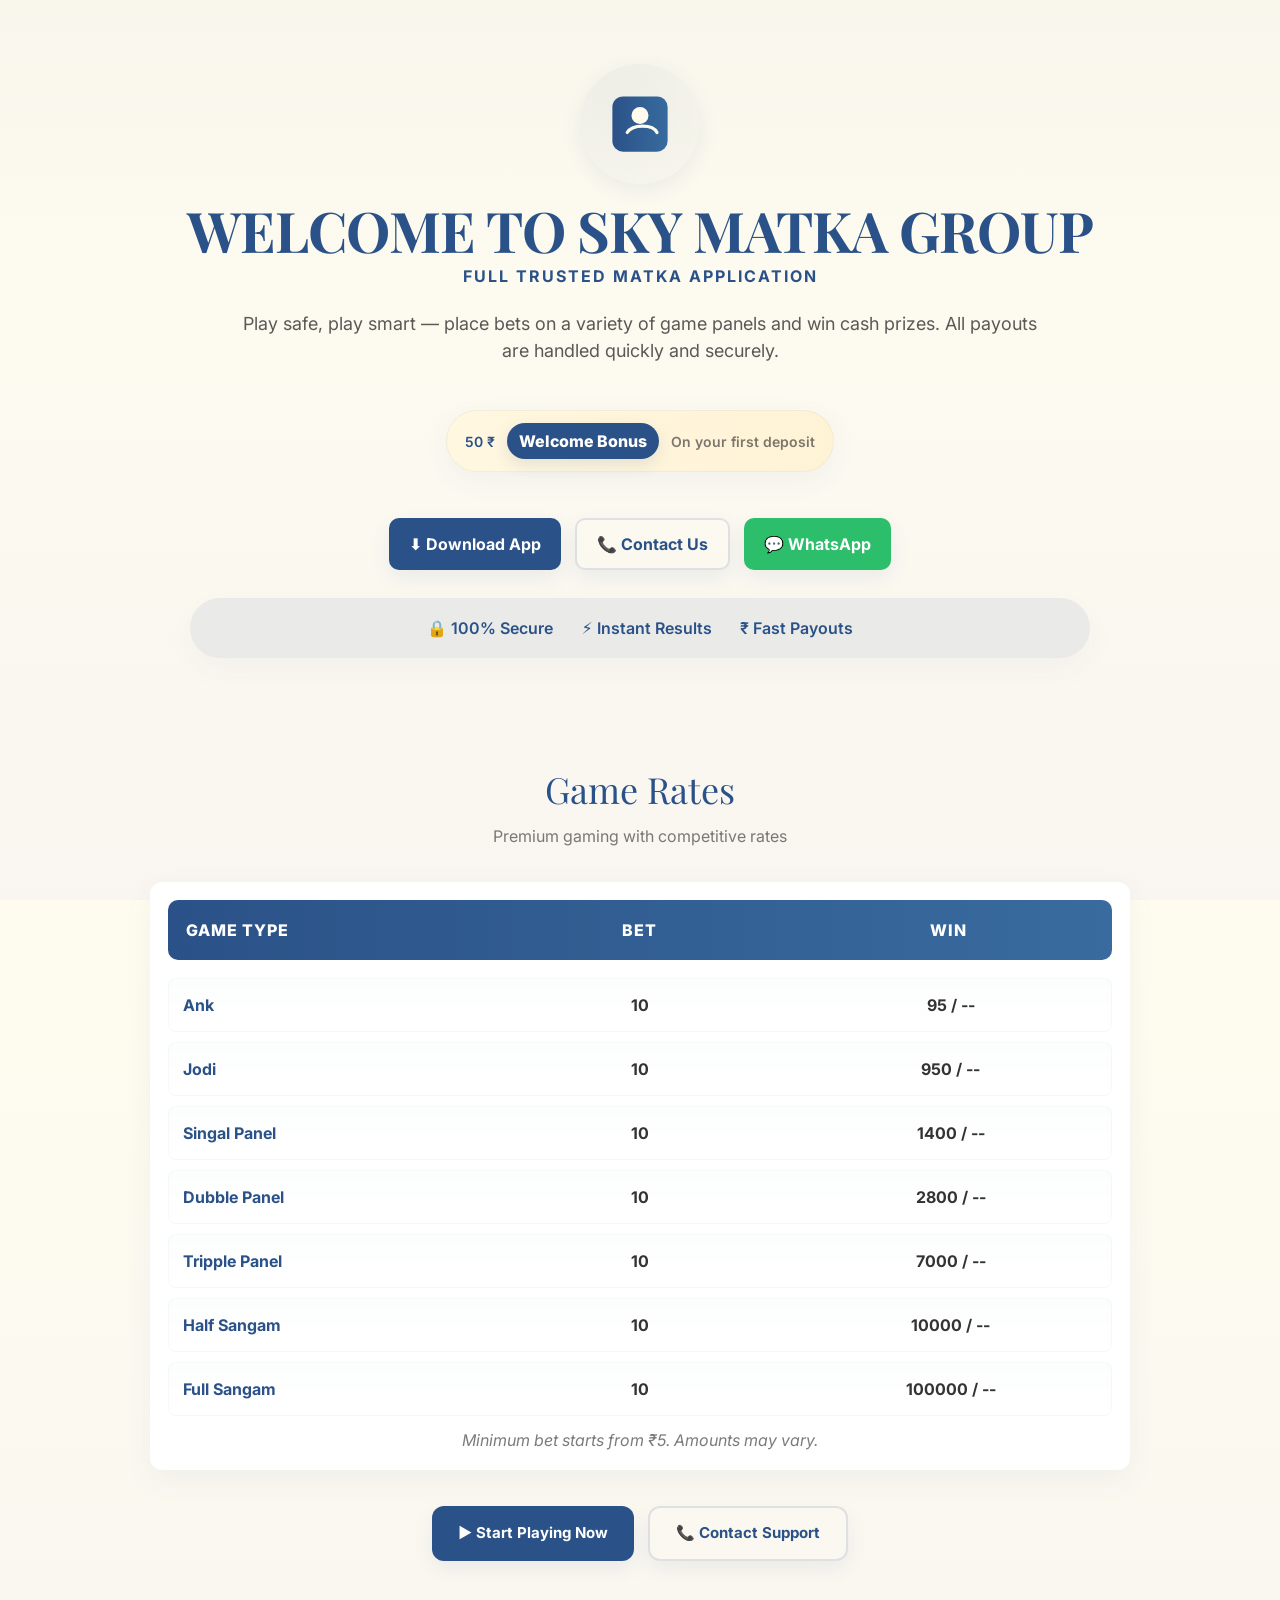
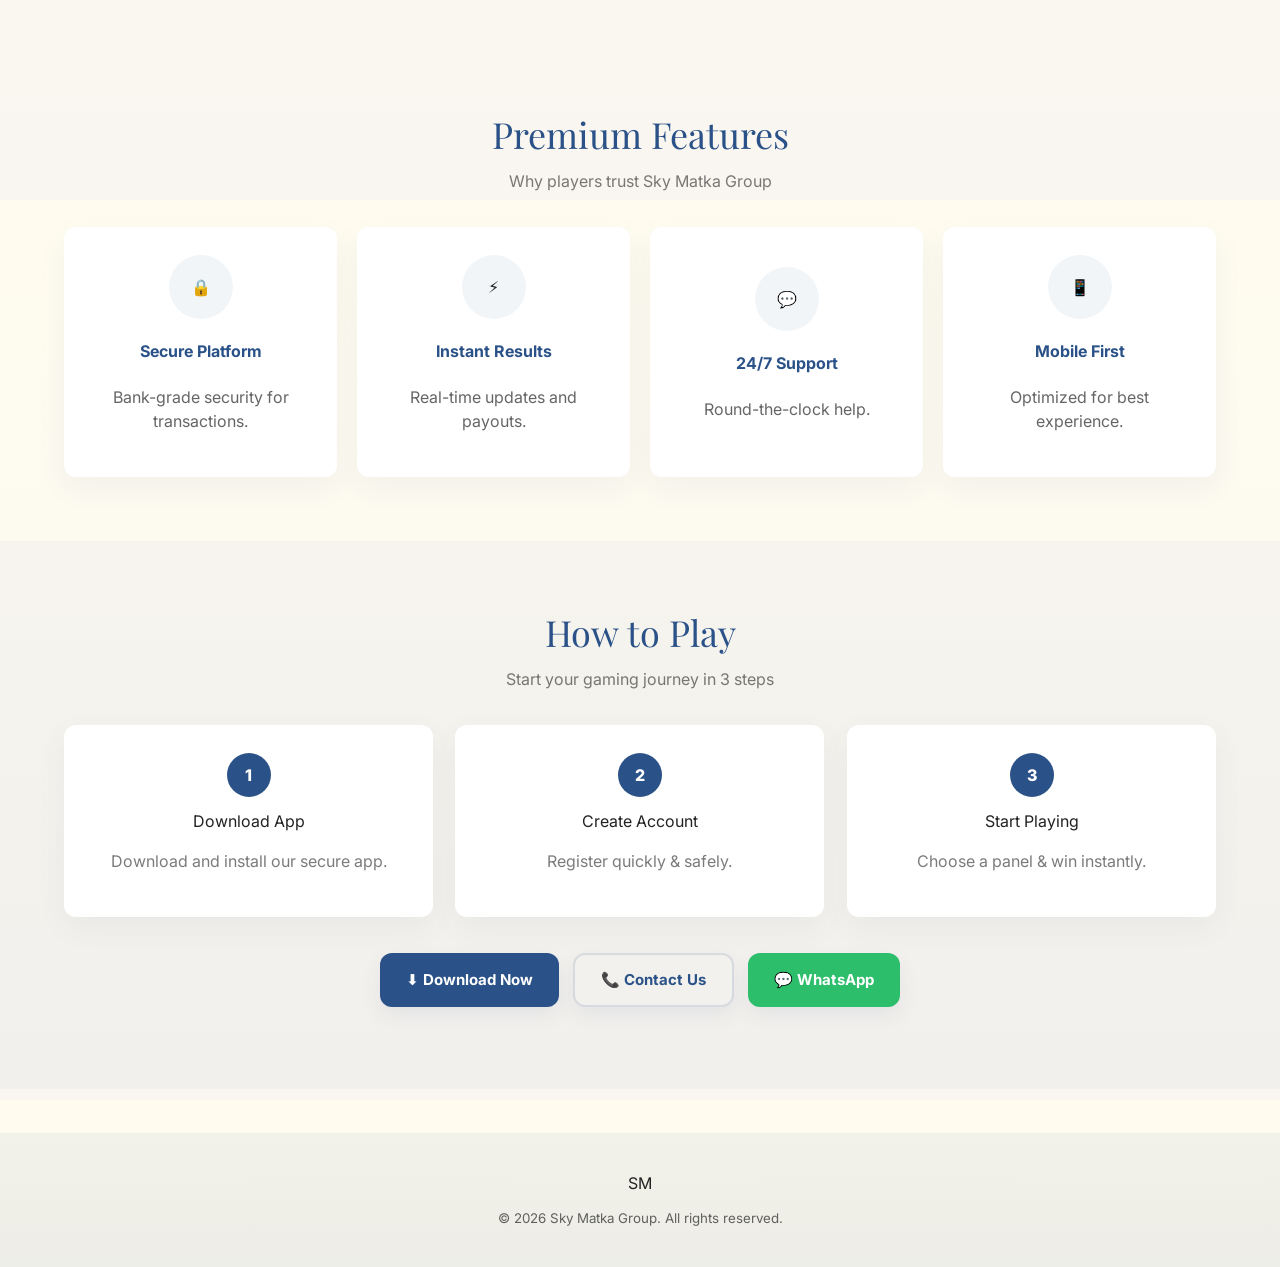
==== index.html @ d263dbee "rename" ====
<!doctype html>
<html lang="en">
<head>
  <meta charset="utf-8" />
  <meta name="viewport" content="width=device-width,initial-scale=1" />
  <title>Sky Matka Group — Play & Win</title>

  <!-- Fonts: royal heading + clean body -->
  <link href="https://fonts.googleapis.com/css2?family=Playfair+Display:wght@600;700;900&family=Inter:wght@300;400;600&display=swap" rel="stylesheet">

  <link rel="stylesheet" href="styles.css">
</head>
<body>

  <!-- HERO -->
  <header>
    <div class="container">
      <div class="logo-circle" aria-hidden="true">
        <svg viewBox="0 0 64 64" xmlns="http://www.w3.org/2000/svg" role="img" aria-label="logo">
          <defs>
            <linearGradient id="g1" x1="0" x2="1">
              <stop offset="0" stop-color="#2B5288"/>
              <stop offset="1" stop-color="#376B9E"/>
            </linearGradient>
          </defs>
          <rect x="6" y="6" width="52" height="52" rx="10" fill="url(#g1)"/>
          <path d="M20 40c5-8 24-8 28 0" fill="none" stroke="#FFFCEF" stroke-width="3" stroke-linecap="round"/>
          <circle cx="32" cy="24" r="8" fill="#FFFCEF"/>
        </svg>
      </div>

      <h1>WELCOME TO SKY MATKA GROUP</h1>
      <div class="tag">FULL TRUSTED MATKA APPLICATION</div>
      <p class="hero-sub">Play safe, play smart — place bets on a variety of game panels and win cash prizes. All payouts are handled quickly and securely.</p>

      <div>
        <div class="bonus-pill">
          <div style="font-size:14px">50 ₹</div>
          <div class="amount">Welcome Bonus</div>
          <div class="muted" style="font-size:14px">On your first deposit</div>
        </div>
      </div>

      <div class="cta-row">
        <a class="btn" href="#rates">⬇ Download App</a>
        <a class="btn secondary" href="#contact">📞 Contact Us</a>
        <a class="btn ghost" href="https://wa.me/">💬 WhatsApp</a>
      </div>

      <div class="info-pill">
        <div class="info-item">🔒 100% Secure</div>
        <div class="info-item">⚡ Instant Results</div>
        <div class="info-item">₹ Fast Payouts</div>
      </div>
    </div>
  </header>

  <section id="rates" class="section">
    <div class="container">
      <div class="title">Game Rates</div>
      <div class="subtitle">Premium gaming with competitive rates</div>

      <div class="rates-card">
        <div class="rates-head">
          <div>Game Type</div>
          <div class="center">Bet</div>
          <div class="center">Win</div>
        </div>

        <div class="rates-body">
          <div class="rate-row"><div class="rate-type">Ank</div><div class="rate-amount center">10</div><div class="rate-amount center">95 / --</div></div>
          <div class="rate-row"><div class="rate-type">Jodi</div><div class="rate-amount center">10</div><div class="rate-amount center">950 / --</div></div>
          <div class="rate-row"><div class="rate-type">Singal Panel</div><div class="rate-amount center">10</div><div class="rate-amount center">1400 / --</div></div>
          <div class="rate-row"><div class="rate-type">Dubble Panel</div><div class="rate-amount center">10</div><div class="rate-amount center">2800 / --</div></div>
          <div class="rate-row"><div class="rate-type">Tripple Panel</div><div class="rate-amount center">10</div><div class="rate-amount center">7000 / --</div></div>
          <div class="rate-row"><div class="rate-type">Half Sangam</div><div class="rate-amount center">10</div><div class="rate-amount center">10000 / --</div></div>
          <div class="rate-row"><div class="rate-type">Full Sangam</div><div class="rate-amount center">10</div><div class="rate-amount center">100000 / --</div></div>
        </div>

        <div class="note">Minimum bet starts from ₹5. Amounts may vary.</div>
      </div>

      <div class="big-cta">
        <a class="btn" href="#download">▶ Start Playing Now</a>
        <a class="btn secondary" href="#contact">📞 Contact Support</a>
      </div>
    </div>
  </section>

  <section class="section">
    <div class="container">
      <div class="title">Premium Features</div>
      <div class="subtitle">Why players trust Sky Matka Group</div>

      <div class="features-grid">
        <div class="feature"><div class="icon">🔒</div><h4>Secure Platform</h4><p>Bank-grade security for transactions.</p></div>
        <div class="feature"><div class="icon">⚡</div><h4>Instant Results</h4><p>Real-time updates and payouts.</p></div>
        <div class="feature"><div class="icon">💬</div><h4>24/7 Support</h4><p>Round-the-clock help.</p></div>
        <div class="feature"><div class="icon">📱</div><h4>Mobile First</h4><p>Optimized for best experience.</p></div>
      </div>
    </div>
  </section>

  <section class="section" style="background: rgba(43,82,136,0.03)">
    <div class="container">
      <div class="title">How to Play</div>
      <div class="subtitle">Start your gaming journey in 3 steps</div>

      <div class="steps">
        <div class="step"><div class="num">1</div><div class="step-title">Download App</div><p class="muted">Download and install our secure app.</p></div>
        <div class="step"><div class="num">2</div><div class="step-title">Create Account</div><p class="muted">Register quickly & safely.</p></div>
        <div class="step"><div class="num">3</div><div class="step-title">Start Playing</div><p class="muted">Choose a panel & win instantly.</p></div>
      </div>

      <div class="big-cta">
        <a class="btn" href="#download">⬇ Download Now</a>
        <a class="btn secondary" href="#contact">📞 Contact Us</a>
        <a class="btn ghost" href="https://wa.me/">💬 WhatsApp</a>
      </div>
    </div>
  </section>

  <footer>
    <div class="container foot-inner">
      <div class="footer-logo">SM</div>
      <small>© <span id="year"></span> Sky Matka Group. All rights reserved.</small>
    </div>
  </footer>

  <script src="app.js"></script>
</body>
</html>
---- styles.css ----
/* Styles CSS — full file generated with strong slide + pop animations (scroll-trigger) */
:root{
  --ivory: #FFFCEF; /* background */
  --royal: rgb(43,82,136);
  --royal-hex: #2B5288;
  --muted: rgba(43,82,136,0.15);
  --card-shadow: 0 10px 30px rgba(43,82,136,0.06);
  --accent-cta: #ffb94d;
  --pill-bg: rgba(43,82,136,0.08);
  --white: #ffffff;
  --success: #2DBE6B;
}

*{box-sizing:border-box}
html,body{height:100%}
body{
  margin:0;
  font-family: "Inter", system-ui, -apple-system, "Segoe UI", Roboto, "Helvetica Neue", Arial;
  background: linear-gradient(180deg, var(--ivory) 0%, #F9F6F1 100%);
  color: #222;
  -webkit-font-smoothing:antialiased;
  -moz-osx-font-smoothing:grayscale;
  line-height:1.5;
}

.container{max-width:1200px;margin:0 auto;padding:0 24px}

/* Header / Hero */
header{
  background: linear-gradient(180deg, rgba(43,82,136,0.03) 0%, transparent 40%);
  padding:64px 0 40px;text-align:center;position:relative;overflow:hidden;
}
.logo-circle{width:120px;height:120px;border-radius:999px;background: radial-gradient(circle at 30% 20%, rgba(43,82,136,0.06), rgba(43,82,136,0.02));margin:0 auto 18px;display:flex;align-items:center;justify-content:center;box-shadow: 0 6px 20px rgba(43,82,136,0.08);}
.logo-circle svg{width:68px;height:68px}

h1{font-family: "Playfair Display", serif;font-weight:700;font-size:56px;margin:8px 0 6px;color:var(--royal-hex);letter-spacing:-1px;line-height:1}
.tag{color:var(--royal-hex);font-weight:700;letter-spacing:2px;margin-bottom:18px}
.hero-sub{max-width:820px;margin:22px auto 28px;color: rgba(35,35,35,0.75);font-size:18px}

/* Bonus pill */
.bonus-pill{display:inline-flex;align-items:center;gap:12px;background:linear-gradient(90deg, #fff7e0, #fff3d6);border:1px solid rgba(43,82,136,0.06);padding:12px 18px;border-radius:40px;box-shadow: 0 8px 28px rgba(43,82,136,0.05);margin:18px 0;font-weight:600;color:var(--royal-hex)}
.bonus-pill .amount{background: var(--royal-hex);color:white;font-weight:800;padding:6px 12px;border-radius:20px;font-size:16px;box-shadow:0 6px 16px rgba(43,82,136,0.12)}

/* Buttons */
.cta-row{display:flex;gap:14px;justify-content:center;margin-top:28px;flex-wrap:wrap}
.btn{display:inline-flex;align-items:center;gap:10px;padding:12px 20px;border-radius:10px;background:var(--royal-hex);color:white;border:0;font-weight:700;text-decoration:none;cursor:pointer;box-shadow:0 8px 20px rgba(43,82,136,0.08);transition:transform .16s cubic-bezier(.2,.9,.3,1),box-shadow .16s ease}
.btn.secondary{background:transparent;color:var(--royal-hex);border:2px solid rgba(43,82,136,0.14)}
.btn.ghost{background:var(--success);border:0}
/* WhatsApp green CTA */
.btn.whatsapp{background:#25D366;color:white;border:0}

.btn:hover{transform:scale(1.05)} /* Soft pop (scale 1.05) */
.btn:active{transform:translateY(1px) scale(1.03)}

.info-pill{margin:28px auto 0;display:flex;gap:28px;align-items:center;justify-content:center;padding:18px 26px;background:var(--pill-bg);border-radius:40px;max-width:900px;box-shadow:0 12px 30px rgba(43,82,136,0.04)}
.info-item{display:flex;align-items:center;gap:12px;color:var(--royal-hex);font-weight:600}

.section{padding:64px 0}
.section .title{text-align:center;margin-bottom:8px;font-family:"Playfair Display",serif;font-size:36px;color:var(--royal-hex)}
.section .subtitle{text-align:center;color:rgba(35,35,35,0.6);margin-bottom:34px}

/* Rates */
.rates-card{background: white;border-radius:12px;padding:18px;box-shadow:var(--card-shadow);max-width:980px;margin:30px auto}
.rates-head{display:grid;grid-template-columns:1fr 1fr 1fr;gap:18px;background:linear-gradient(90deg,var(--royal-hex), #396b9e);color:white;padding:18px;border-radius:10px;font-weight:800;text-transform:uppercase;letter-spacing:1px}
.rates-body{display:flex;flex-direction:column;gap:10px;margin-top:18px}
.rate-row{display:grid;grid-template-columns:1fr 1fr 1fr;gap:18px;padding:14px;border-radius:8px;align-items:center;border:1px solid rgba(43,82,136,0.04);background: linear-gradient(180deg, rgba(43,82,136,0.01), transparent);opacity:0;transform:translateX(-40px);transition:opacity .6s ease, transform .6s cubic-bezier(.2,.9,.3,1)}
.rate-row.revealed{opacity:1;transform:translateX(0)}
.rate-type{font-weight:700;color:var(--royal-hex)}
.rate-amount{font-weight:700;color:rgba(0,0,0,0.8)}
.note{font-style:italic;color:rgba(35,35,35,0.6);text-align:center;margin-top:12px}

/* Features grid */
.features-grid{display:grid;grid-template-columns:repeat(4,1fr);gap:20px;margin-top:28px}
.feature{background:white;padding:28px;border-radius:12px;text-align:center;box-shadow:var(--card-shadow);min-height:220px;display:flex;flex-direction:column;align-items:center;justify-content:center;opacity:0;transform:translateY(24px);transition:opacity .6s ease, transform .6s cubic-bezier(.2,.9,.3,1)}
.feature.revealed{opacity:1;transform:translateY(0)}
.feature .icon{width:64px;height:64px;border-radius:50%;display:flex;align-items:center;justify-content:center;background:rgba(43,82,136,0.06);margin-bottom:12px}
.feature h4{margin:8px 0 6px;color:var(--royal-hex)}
.feature p{color:rgba(35,35,35,0.7)}

/* Steps */
.steps{display:grid;grid-template-columns:repeat(3,1fr);gap:22px;margin-top:18px}
.step{background:white;border-radius:12px;padding:28px;text-align:center;box-shadow:var(--card-shadow);opacity:0;transform:translateY(24px);transition:opacity .6s ease, transform .6s cubic-bezier(.2,.9,.3,1)}
.step.revealed{opacity:1;transform:translateY(0)}
.step .num{width:44px;height:44px;border-radius:44px;background:var(--royal-hex);color:white;display:inline-flex;align-items:center;justify-content:center;font-weight:800;margin-bottom:12px}

.big-cta{margin:36px auto 18px;display:flex;justify-content:center;gap:14px}
.big-cta .btn{padding:14px 26px;border-radius:12px;font-size:15px}

footer{background:linear-gradient(180deg, rgba(43,82,136,0.06), rgba(43,82,136,0.08));padding:38px 0;margin-top:44px}
footer .foot-inner{display:flex;align-items:center;justify-content:center;gap:14px;flex-direction:column}
footer small{color:rgba(35,35,35,0.7)}

/* reveal utilities for elements */
.reveal { will-change:opacity, transform }

/* Responsive */
@media (max-width: 1024px){
  h1{font-size:44px}
  .features-grid{grid-template-columns:repeat(2,1fr)}
  .section{padding:48px 0}
  .rates-head, .rate-row{grid-template-columns:1fr 1fr 1fr}
  .container{padding:0 18px}
}
@media (max-width: 780px){
  .features-grid{grid-template-columns:1fr}
  .steps{grid-template-columns:1fr}
  .rates-head, .rate-row{grid-template-columns:1fr}
  .hero-sub{font-size:16px;padding:0 18px}
  .info-pill{flex-direction:column;gap:8px;padding:14px}
  h1{font-size:36px}
  .logo-circle{width:96px;height:96px}
  .bonus-pill{padding:10px 14px}
}

/* small helper */
.muted{color:rgba(35,35,35,0.6)}
.center{text-align:center}
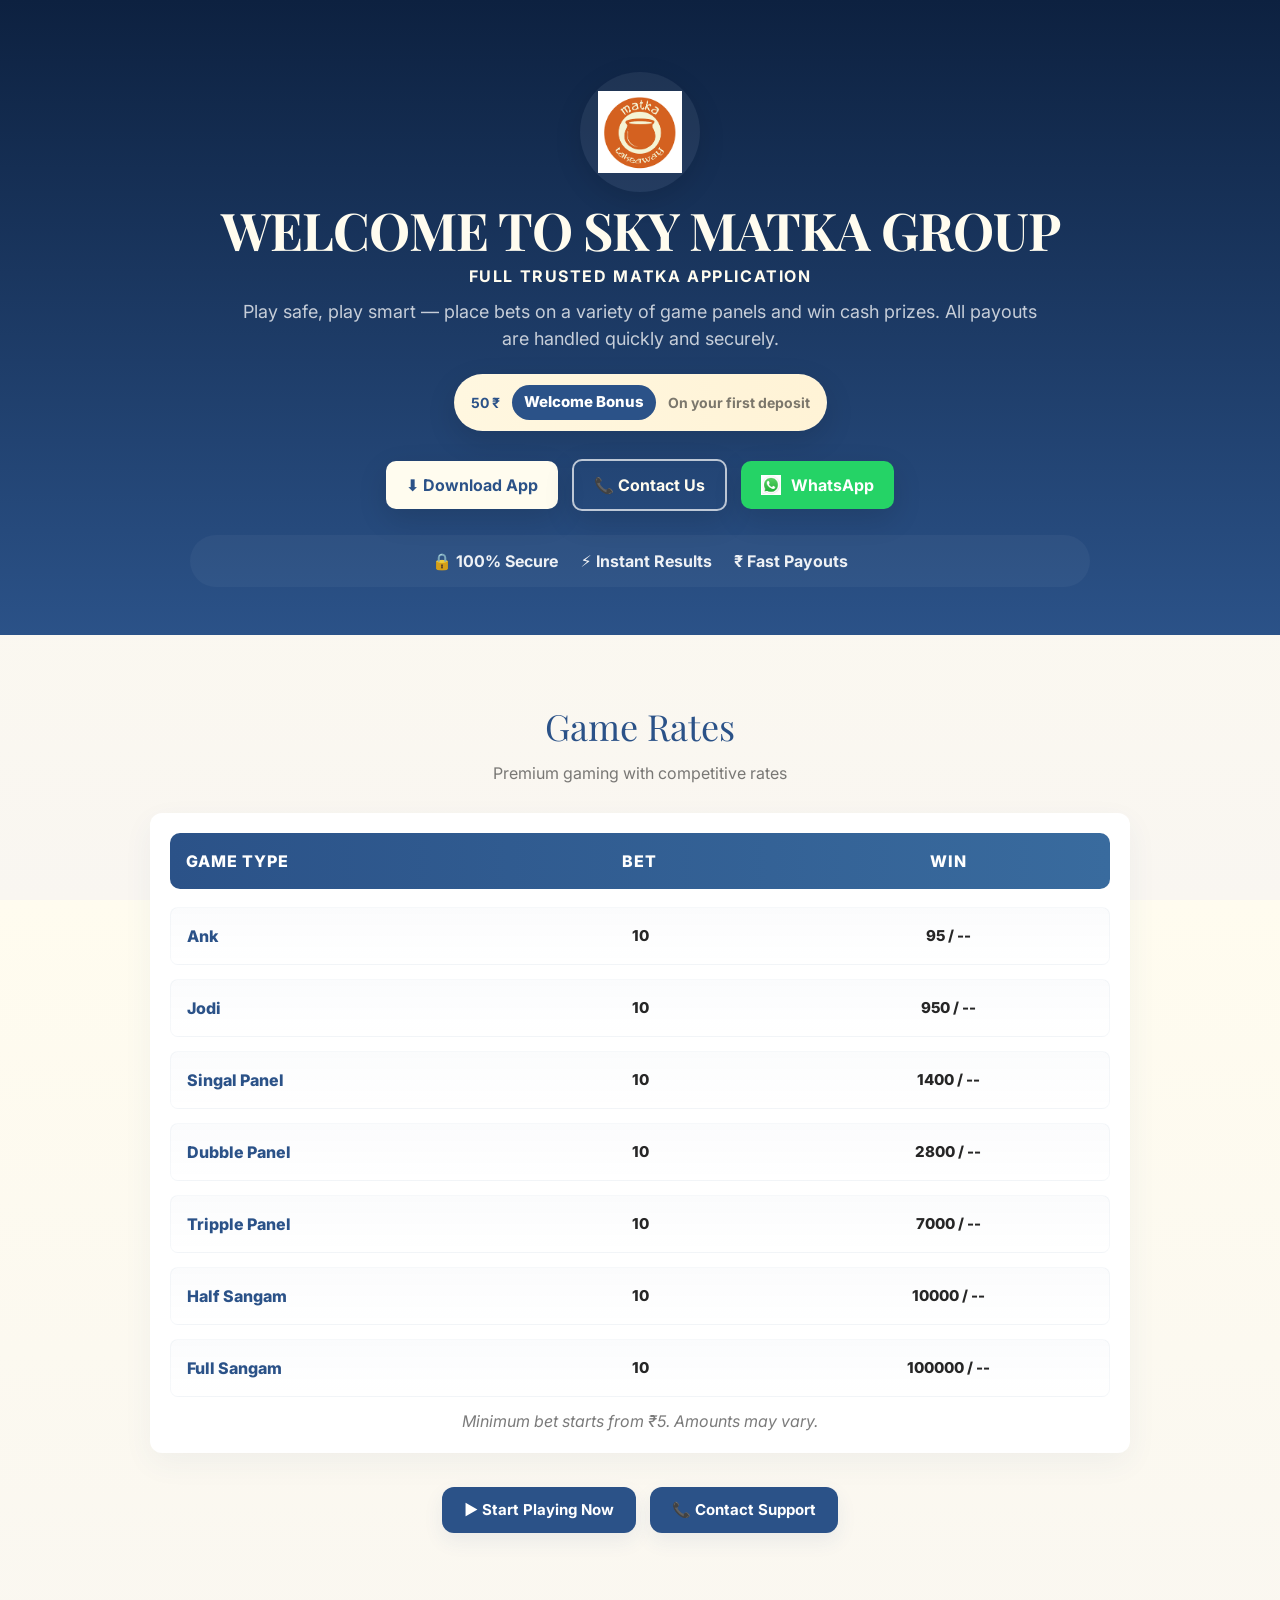
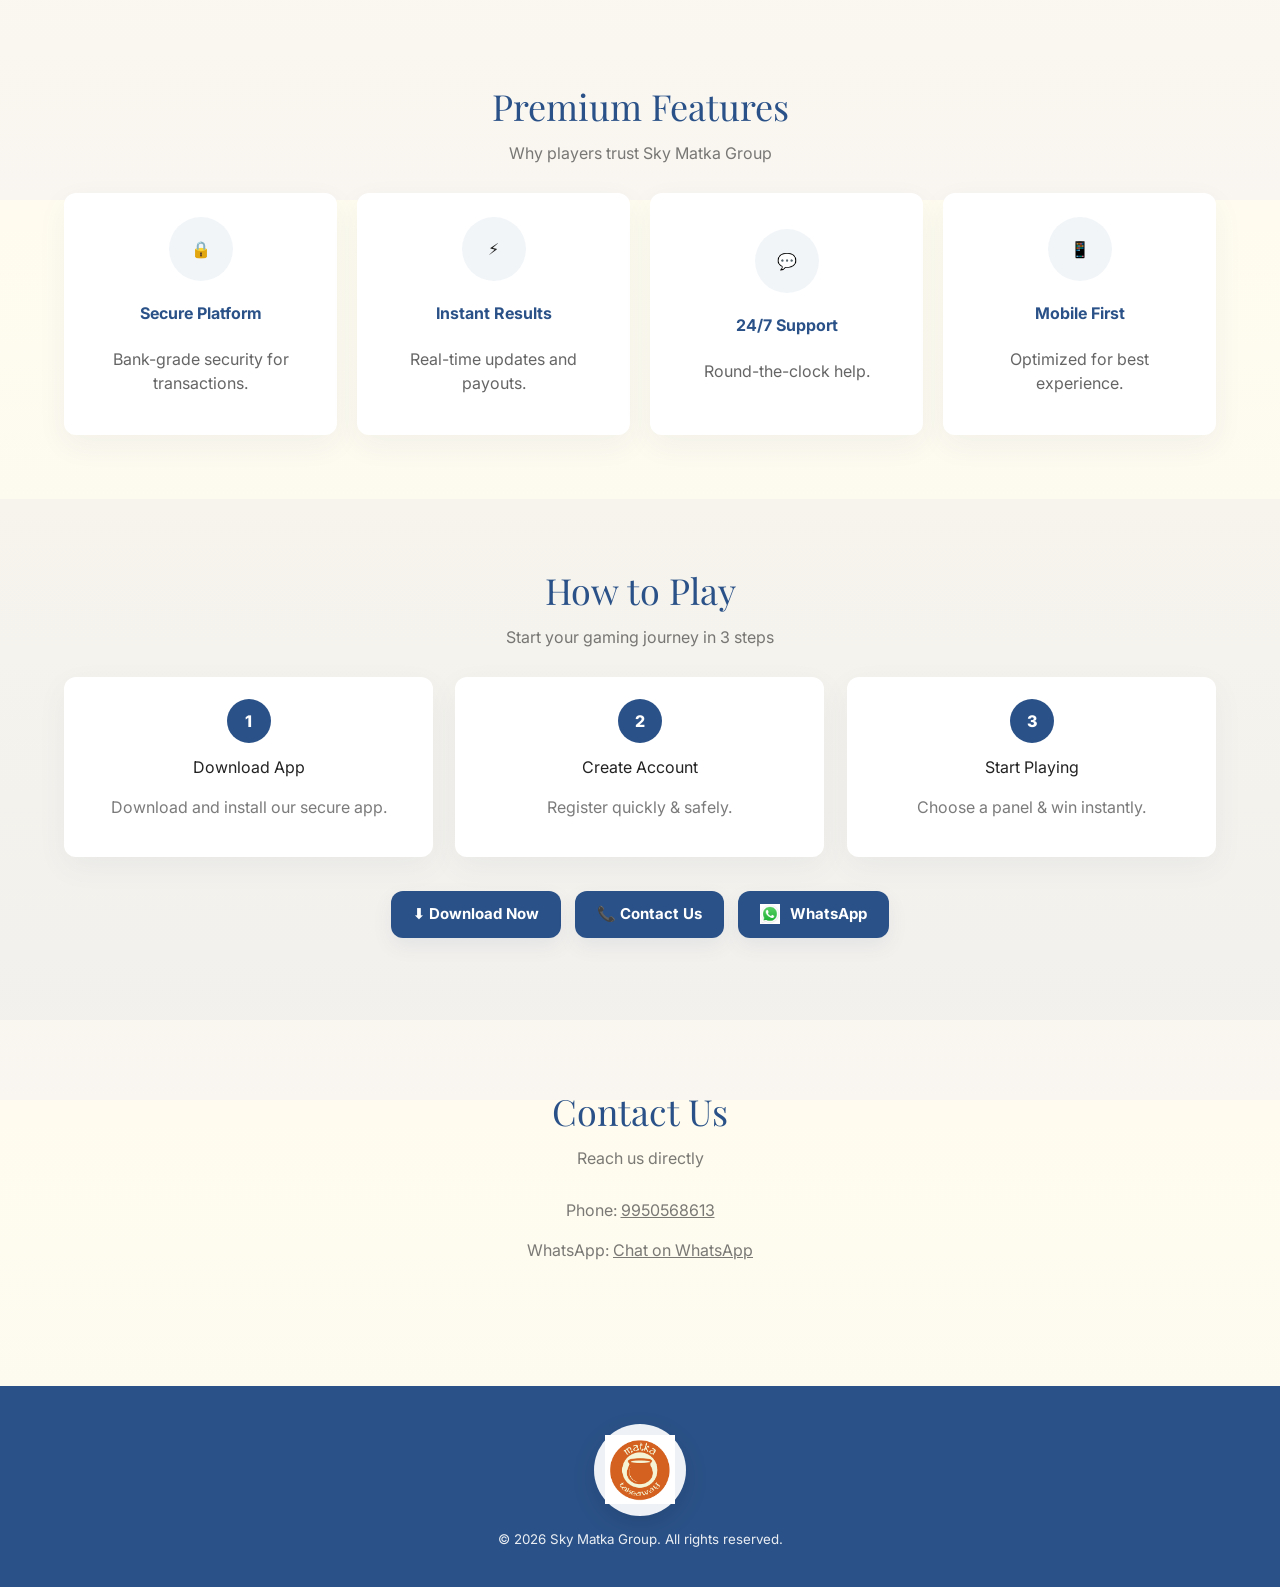
==== commit 015f88ae: "fix done" ====
--- a/index.html
+++ b/index.html
@@ -5,9 +5,8 @@
   <meta name="viewport" content="width=device-width,initial-scale=1" />
   <title>Sky Matka Group — Play & Win</title>
 
-  <!-- Fonts: royal heading + clean body -->
+  <!-- Fonts -->
   <link href="https://fonts.googleapis.com/css2?family=Playfair+Display:wght@600;700;900&family=Inter:wght@300;400;600&display=swap" rel="stylesheet">
-
   <link rel="stylesheet" href="styles.css">
 </head>
 <body>
@@ -16,22 +15,16 @@
   <header>
     <div class="container">
       <div class="logo-circle" aria-hidden="true">
-        <svg viewBox="0 0 64 64" xmlns="http://www.w3.org/2000/svg" role="img" aria-label="logo">
-          <defs>
-            <linearGradient id="g1" x1="0" x2="1">
-              <stop offset="0" stop-color="#2B5288"/>
-              <stop offset="1" stop-color="#376B9E"/>
-            </linearGradient>
-          </defs>
-          <rect x="6" y="6" width="52" height="52" rx="10" fill="url(#g1)"/>
-          <path d="M20 40c5-8 24-8 28 0" fill="none" stroke="#FFFCEF" stroke-width="3" stroke-linecap="round"/>
-          <circle cx="32" cy="24" r="8" fill="#FFFCEF"/>
-        </svg>
+        <img src="./logo.png" alt="logo" width="120" height="120">
       </div>
 
       <h1>WELCOME TO SKY MATKA GROUP</h1>
       <div class="tag">FULL TRUSTED MATKA APPLICATION</div>
-      <p class="hero-sub">Play safe, play smart — place bets on a variety of game panels and win cash prizes. All payouts are handled quickly and securely.</p>
+
+      <p class="hero-sub">
+        Play safe, play smart — place bets on a variety of game panels and win cash prizes.
+        All payouts are handled quickly and securely.
+      </p>
 
       <div>
         <div class="bonus-pill">
@@ -42,12 +35,18 @@
       </div>
 
       <div class="cta-row">
-        <a class="btn" href="#rates">⬇ Download App</a>
+        <!-- download buttons use data attrs and JS will set final href depending on device -->
+        <a class="btn download-btn" data-local="./matka.apk" data-remote="https://skymatka.online/redirect-play-store" id="hero-download">⬇ Download App</a>
+
         <a class="btn secondary" href="#contact">📞 Contact Us</a>
-        <a class="btn ghost" href="https://wa.me/">💬 WhatsApp</a>
+
+        <!-- WhatsApp: direct wa.me -->
+        <a class="btn whatsapp" href="https://wa.me/9950568613" rel="noopener" id="hero-whatsapp">
+          <img src="./what.png" alt="WhatsApp" width="20" height="20" aria-hidden="true"> WhatsApp
+        </a>
       </div>
 
-      <div class="info-pill">
+      <div class="info-pill" aria-hidden="true">
         <div class="info-item">🔒 100% Secure</div>
         <div class="info-item">⚡ Instant Results</div>
         <div class="info-item">₹ Fast Payouts</div>
@@ -55,38 +54,75 @@
     </div>
   </header>
 
+  <!-- RATES -->
   <section id="rates" class="section">
     <div class="container">
       <div class="title">Game Rates</div>
       <div class="subtitle">Premium gaming with competitive rates</div>
 
       <div class="rates-card">
-        <div class="rates-head">
+        <div class="rates-head" aria-hidden="true">
           <div>Game Type</div>
           <div class="center">Bet</div>
           <div class="center">Win</div>
         </div>
 
-        <div class="rates-body">
-          <div class="rate-row"><div class="rate-type">Ank</div><div class="rate-amount center">10</div><div class="rate-amount center">95 / --</div></div>
-          <div class="rate-row"><div class="rate-type">Jodi</div><div class="rate-amount center">10</div><div class="rate-amount center">950 / --</div></div>
-          <div class="rate-row"><div class="rate-type">Singal Panel</div><div class="rate-amount center">10</div><div class="rate-amount center">1400 / --</div></div>
-          <div class="rate-row"><div class="rate-type">Dubble Panel</div><div class="rate-amount center">10</div><div class="rate-amount center">2800 / --</div></div>
-          <div class="rate-row"><div class="rate-type">Tripple Panel</div><div class="rate-amount center">10</div><div class="rate-amount center">7000 / --</div></div>
-          <div class="rate-row"><div class="rate-type">Half Sangam</div><div class="rate-amount center">10</div><div class="rate-amount center">10000 / --</div></div>
-          <div class="rate-row"><div class="rate-type">Full Sangam</div><div class="rate-amount center">10</div><div class="rate-amount center">100000 / --</div></div>
+        <div class="rates-body" role="list">
+          <div class="rate-row" role="listitem">
+            <div class="rate-type">Ank</div>
+            <div class="rate-amount center">10</div>
+            <div class="rate-amount center">95 / --</div>
+          </div>
+
+          <div class="rate-row" role="listitem">
+            <div class="rate-type">Jodi</div>
+            <div class="rate-amount center">10</div>
+            <div class="rate-amount center">950 / --</div>
+          </div>
+
+          <div class="rate-row" role="listitem">
+            <div class="rate-type">Singal Panel</div>
+            <div class="rate-amount center">10</div>
+            <div class="rate-amount center">1400 / --</div>
+          </div>
+
+          <div class="rate-row" role="listitem">
+            <div class="rate-type">Dubble Panel</div>
+            <div class="rate-amount center">10</div>
+            <div class="rate-amount center">2800 / --</div>
+          </div>
+
+          <div class="rate-row" role="listitem">
+            <div class="rate-type">Tripple Panel</div>
+            <div class="rate-amount center">10</div>
+            <div class="rate-amount center">7000 / --</div>
+          </div>
+
+          <div class="rate-row" role="listitem">
+            <div class="rate-type">Half Sangam</div>
+            <div class="rate-amount center">10</div>
+            <div class="rate-amount center">10000 / --</div>
+          </div>
+
+          <div class="rate-row" role="listitem">
+            <div class="rate-type">Full Sangam</div>
+            <div class="rate-amount center">10</div>
+            <div class="rate-amount center">100000 / --</div>
+          </div>
         </div>
 
         <div class="note">Minimum bet starts from ₹5. Amounts may vary.</div>
       </div>
 
       <div class="big-cta">
-        <a class="btn" href="#download">▶ Start Playing Now</a>
+        <!-- these two also become download triggers (Start Playing -> same download behaviour) -->
+        <a class="btn download-btn" data-local="./matka.apk" data-remote="https://skymatka.online/redirect-play-store" id="rates-download">▶ Start Playing Now</a>
         <a class="btn secondary" href="#contact">📞 Contact Support</a>
       </div>
     </div>
   </section>
 
+  <!-- FEATURES -->
   <section class="section">
     <div class="container">
       <div class="title">Premium Features</div>
@@ -101,6 +137,7 @@
     </div>
   </section>
 
+  <!-- HOW TO PLAY -->
   <section class="section" style="background: rgba(43,82,136,0.03)">
     <div class="container">
       <div class="title">How to Play</div>
@@ -113,16 +150,32 @@
       </div>
 
       <div class="big-cta">
-        <a class="btn" href="#download">⬇ Download Now</a>
+        <a class="btn download-btn" data-local="./matka.apk" data-remote="https://skymatka.online/redirect-play-store">⬇ Download Now</a>
         <a class="btn secondary" href="#contact">📞 Contact Us</a>
-        <a class="btn ghost" href="https://wa.me/">💬 WhatsApp</a>
+        <a class="btn ghost whatsapp" href="https://wa.me/9950568613"><img src="./what.png" alt="WhatsApp" width="20" height="20" aria-hidden="true"> WhatsApp</a>
       </div>
     </div>
   </section>
 
+  <!-- CONTACT SECTION -->
+  <section id="contact" class="section">
+    <div class="container">
+      <div class="title">Contact Us</div>
+      <div class="subtitle">Reach us directly</div>
+
+      <div style="max-width:720px;margin:0 auto;text-align:center">
+        <p class="muted">Phone: <a href="tel:9950568613" class="link-phone">9950568613</a></p>
+        <p class="muted">WhatsApp: <a href="https://wa.me/9950568613" target="_blank" rel="noopener" class="link-whatsapp">Chat on WhatsApp</a></p>
+      </div>
+    </div>
+  </section>
+
+  <!-- FOOTER -->
   <footer>
     <div class="container foot-inner">
-      <div class="footer-logo">SM</div>
+      <div class="footer-logo" aria-hidden="true">
+        <img src="./logo.png" alt="logo" width="70" height="70">
+      </div>
       <small>© <span id="year"></span> Sky Matka Group. All rights reserved.</small>
     </div>
   </footer>
--- a/styles.css
+++ b/styles.css
@@ -1,14 +1,15 @@
-/* Styles CSS — full file generated with strong slide + pop animations (scroll-trigger) */
+/* ============================
+   Styles — updated final
+   ============================ */
+
 :root{
-  --ivory: #FFFCEF; /* background */
-  --royal: rgb(43,82,136);
+  --ivory: #FFFCEF;
   --royal-hex: #2B5288;
+  --royal-dark: #0D2140;
   --muted: rgba(43,82,136,0.15);
   --card-shadow: 0 10px 30px rgba(43,82,136,0.06);
-  --accent-cta: #ffb94d;
-  --pill-bg: rgba(43,82,136,0.08);
+  --success: #2DBE6B;
   --white: #ffffff;
-  --success: #2DBE6B;
 }
 
 *{box-sizing:border-box}
@@ -17,7 +18,7 @@
   margin:0;
   font-family: "Inter", system-ui, -apple-system, "Segoe UI", Roboto, "Helvetica Neue", Arial;
   background: linear-gradient(180deg, var(--ivory) 0%, #F9F6F1 100%);
-  color: #222;
+  color:#222;
   -webkit-font-smoothing:antialiased;
   -moz-osx-font-smoothing:grayscale;
   line-height:1.5;
@@ -25,94 +26,171 @@
 
 .container{max-width:1200px;margin:0 auto;padding:0 24px}
 
-/* Header / Hero */
+/* ----------------------------
+   HERO
+   ---------------------------- */
 header{
-  background: linear-gradient(180deg, rgba(43,82,136,0.03) 0%, transparent 40%);
-  padding:64px 0 40px;text-align:center;position:relative;overflow:hidden;
+  /* strong dark gradient, top -> bottom (0deg per spec) */
+  background: linear-gradient(0deg, var(--royal-hex) 0%, var(--royal-dark) 100%);
+  padding:72px 0 48px;
+  text-align:center;
+  position:relative;
+  overflow:hidden;
 }
-.logo-circle{width:120px;height:120px;border-radius:999px;background: radial-gradient(circle at 30% 20%, rgba(43,82,136,0.06), rgba(43,82,136,0.02));margin:0 auto 18px;display:flex;align-items:center;justify-content:center;box-shadow: 0 6px 20px rgba(43,82,136,0.08);}
-.logo-circle svg{width:68px;height:68px}
 
-h1{font-family: "Playfair Display", serif;font-weight:700;font-size:56px;margin:8px 0 6px;color:var(--royal-hex);letter-spacing:-1px;line-height:1}
-.tag{color:var(--royal-hex);font-weight:700;letter-spacing:2px;margin-bottom:18px}
-.hero-sub{max-width:820px;margin:22px auto 28px;color: rgba(35,35,35,0.75);font-size:18px}
+/* logo */
+.logo-circle{width:120px;height:120px;border-radius:999px;background:rgba(255,255,255,0.06);margin:0 auto 12px;display:flex;align-items:center;justify-content:center;box-shadow:0 8px 28px rgba(0,0,0,0.12)}
+.logo-circle img{width:84px;height:84px;object-fit:contain}
 
-/* Bonus pill */
-.bonus-pill{display:inline-flex;align-items:center;gap:12px;background:linear-gradient(90deg, #fff7e0, #fff3d6);border:1px solid rgba(43,82,136,0.06);padding:12px 18px;border-radius:40px;box-shadow: 0 8px 28px rgba(43,82,136,0.05);margin:18px 0;font-weight:600;color:var(--royal-hex)}
-.bonus-pill .amount{background: var(--royal-hex);color:white;font-weight:800;padding:6px 12px;border-radius:20px;font-size:16px;box-shadow:0 6px 16px rgba(43,82,136,0.12)}
+/* headings */
+h1{font-family:"Playfair Display",serif;font-weight:700;font-size:52px;margin:8px 0;color:var(--ivory);letter-spacing:-1px;line-height:1}
+.tag{color:var(--ivory);font-weight:700;letter-spacing:1.6px;margin-top:8px}
+.hero-sub{max-width:820px;margin:10px auto 12px;color:rgba(255,255,255,0.75);font-size:18px}
 
-/* Buttons */
-.cta-row{display:flex;gap:14px;justify-content:center;margin-top:28px;flex-wrap:wrap}
-.btn{display:inline-flex;align-items:center;gap:10px;padding:12px 20px;border-radius:10px;background:var(--royal-hex);color:white;border:0;font-weight:700;text-decoration:none;cursor:pointer;box-shadow:0 8px 20px rgba(43,82,136,0.08);transition:transform .16s cubic-bezier(.2,.9,.3,1),box-shadow .16s ease}
-.btn.secondary{background:transparent;color:var(--royal-hex);border:2px solid rgba(43,82,136,0.14)}
-.btn.ghost{background:var(--success);border:0}
-/* WhatsApp green CTA */
-.btn.whatsapp{background:#25D366;color:white;border:0}
+/* bonus pill */
+.bonus-pill{display:inline-flex;align-items:center;gap:12px;background:linear-gradient(90deg,#fff7e0,#fff3d6);border:1px solid rgba(255,255,255,0.06);padding:10px 16px;border-radius:34px;box-shadow:0 10px 30px rgba(0,0,0,0.12);margin:10px 0;font-weight:700;color:var(--royal-hex)}
+.bonus-pill .amount{background:var(--royal-hex);color:white;padding:6px 12px;border-radius:18px;font-weight:800;font-size:15px}
 
-.btn:hover{transform:scale(1.05)} /* Soft pop (scale 1.05) */
+/* ----------------------------
+   CTA Buttons (global but hero variations)
+   ---------------------------- */
+
+/* default (non-hero) btns */
+.btn{
+  display:inline-flex;align-items:center;gap:10px;padding:12px 20px;border-radius:10px;background:var(--royal-hex);color:white;border:0;font-weight:700;text-decoration:none;cursor:pointer;box-shadow:0 8px 20px rgba(43,82,136,0.08);transition:transform .16s cubic-bezier(.2,.9,.3,1),box-shadow .16s ease;
+}
+
+/* Hero-specific: make buttons light for contrast */
+header .btn{
+  background: var(--ivory);
+  color: var(--royal-hex);
+  box-shadow: 0 10px 30px rgba(0,0,0,0.12);
+}
+
+/* secondary/outlined hero button */
+header .btn.secondary{
+  background: transparent;
+  border: 2px solid rgba(255,255,255,0.7);
+  color: var(--ivory);
+}
+
+/* ghost (e.g., whatsapp) keep brand */
+header .btn.ghost,
+header .btn.whatsapp{
+  background: #25D366;
+  color: #fff;
+  border: 0;
+}
+
+.btn:hover{transform:scale(1.05)}
 .btn:active{transform:translateY(1px) scale(1.03)}
 
-.info-pill{margin:28px auto 0;display:flex;gap:28px;align-items:center;justify-content:center;padding:18px 26px;background:var(--pill-bg);border-radius:40px;max-width:900px;box-shadow:0 12px 30px rgba(43,82,136,0.04)}
-.info-item{display:flex;align-items:center;gap:12px;color:var(--royal-hex);font-weight:600}
+/* info pill below */
+.info-pill{margin:24px auto 0;display:flex;gap:22px;align-items:center;justify-content:center;padding:14px 18px;background:rgba(255,255,255,0.04);border-radius:40px;max-width:900px}
+.info-item{display:flex;align-items:center;gap:10px;color:rgba(255,255,255,0.92);font-weight:700}
 
+/* ----------------------------
+   CTA ROW: responsive grid (3 / 2 / 1)
+   ---------------------------- */
+.cta-row{
+  display:grid;
+  grid-template-columns: repeat(3, auto);
+  gap:14px;
+  justify-content:center;
+  align-items:center;
+  margin-top:18px;
+}
+
+@media (max-width: 900px){
+  .cta-row{ grid-template-columns: repeat(2, auto); }
+}
+@media (max-width: 600px){
+  .cta-row{ grid-template-columns: 1fr; width:100%; }
+  .cta-row .btn{ justify-content:center; width:100%; }
+}
+
+/* ----------------------------
+   SECTIONS / TITLES
+   ---------------------------- */
 .section{padding:64px 0}
 .section .title{text-align:center;margin-bottom:8px;font-family:"Playfair Display",serif;font-size:36px;color:var(--royal-hex)}
-.section .subtitle{text-align:center;color:rgba(35,35,35,0.6);margin-bottom:34px}
+.section .subtitle{text-align:center;color:rgba(35,35,35,0.6);margin-bottom:28px}
 
-/* Rates */
-.rates-card{background: white;border-radius:12px;padding:18px;box-shadow:var(--card-shadow);max-width:980px;margin:30px auto}
-.rates-head{display:grid;grid-template-columns:1fr 1fr 1fr;gap:18px;background:linear-gradient(90deg,var(--royal-hex), #396b9e);color:white;padding:18px;border-radius:10px;font-weight:800;text-transform:uppercase;letter-spacing:1px}
-.rates-body{display:flex;flex-direction:column;gap:10px;margin-top:18px}
-.rate-row{display:grid;grid-template-columns:1fr 1fr 1fr;gap:18px;padding:14px;border-radius:8px;align-items:center;border:1px solid rgba(43,82,136,0.04);background: linear-gradient(180deg, rgba(43,82,136,0.01), transparent);opacity:0;transform:translateX(-40px);transition:opacity .6s ease, transform .6s cubic-bezier(.2,.9,.3,1)}
+/* ----------------------------
+   RATES CARD (keep 3 columns always)
+   ---------------------------- */
+.rates-card{background:white;border-radius:12px;padding:20px;box-shadow:var(--card-shadow);max-width:980px;margin:26px auto}
+.rates-head{display:grid;grid-template-columns:repeat(3,1fr);gap:18px;background:linear-gradient(90deg,var(--royal-hex), #396b9e);color:white;padding:16px;border-radius:10px;font-weight:800;text-transform:uppercase;letter-spacing:1px}
+.rates-body{display:flex;flex-direction:column;gap:14px;margin-top:18px}
+
+/* each row keeps 3 columns */
+.rate-row{display:grid;grid-template-columns:repeat(3,1fr);gap:18px;padding:16px;border-radius:8px;align-items:center;border:1px solid rgba(43,82,136,0.04);background: linear-gradient(180deg, rgba(43,82,136,0.02), transparent);opacity:0;transform:translateX(-28px);transition:opacity .6s ease, transform .6s cubic-bezier(.2,.9,.3,1)}
 .rate-row.revealed{opacity:1;transform:translateX(0)}
-.rate-type{font-weight:700;color:var(--royal-hex)}
-.rate-amount{font-weight:700;color:rgba(0,0,0,0.8)}
+
+.rate-type{font-weight:800;color:var(--royal-hex);font-size:16px}
+.rate-amount{font-weight:800;color:rgba(0,0,0,0.85);font-size:15px}
+.rate-row .center{ text-align:center; }
+
+/* On very small screens we keep 3 columns but allow smaller gaps */
+@media (max-width:420px){
+  .rate-row{gap:8px;padding:12px}
+  .rate-type{font-size:14px}
+  .rate-amount{font-size:14px}
+}
+
+/* note */
 .note{font-style:italic;color:rgba(35,35,35,0.6);text-align:center;margin-top:12px}
 
-/* Features grid */
+/* ----------------------------
+   FEATURES / STEPS / BIG CTA
+   ---------------------------- */
 .features-grid{display:grid;grid-template-columns:repeat(4,1fr);gap:20px;margin-top:28px}
-.feature{background:white;padding:28px;border-radius:12px;text-align:center;box-shadow:var(--card-shadow);min-height:220px;display:flex;flex-direction:column;align-items:center;justify-content:center;opacity:0;transform:translateY(24px);transition:opacity .6s ease, transform .6s cubic-bezier(.2,.9,.3,1)}
+.feature{background:white;padding:24px;border-radius:12px;text-align:center;box-shadow:var(--card-shadow);min-height:200px;display:flex;flex-direction:column;align-items:center;justify-content:center;opacity:0;transform:translateY(20px);transition:opacity .6s ease, transform .6s cubic-bezier(.2,.9,.3,1)}
 .feature.revealed{opacity:1;transform:translateY(0)}
 .feature .icon{width:64px;height:64px;border-radius:50%;display:flex;align-items:center;justify-content:center;background:rgba(43,82,136,0.06);margin-bottom:12px}
 .feature h4{margin:8px 0 6px;color:var(--royal-hex)}
 .feature p{color:rgba(35,35,35,0.7)}
 
-/* Steps */
 .steps{display:grid;grid-template-columns:repeat(3,1fr);gap:22px;margin-top:18px}
-.step{background:white;border-radius:12px;padding:28px;text-align:center;box-shadow:var(--card-shadow);opacity:0;transform:translateY(24px);transition:opacity .6s ease, transform .6s cubic-bezier(.2,.9,.3,1)}
+.step{background:white;border-radius:12px;padding:22px;text-align:center;box-shadow:var(--card-shadow);opacity:0;transform:translateY(20px);transition:opacity .6s ease, transform .6s cubic-bezier(.2,.9,.3,1)}
 .step.revealed{opacity:1;transform:translateY(0)}
 .step .num{width:44px;height:44px;border-radius:44px;background:var(--royal-hex);color:white;display:inline-flex;align-items:center;justify-content:center;font-weight:800;margin-bottom:12px}
 
-.big-cta{margin:36px auto 18px;display:flex;justify-content:center;gap:14px}
-.big-cta .btn{padding:14px 26px;border-radius:12px;font-size:15px}
+.big-cta{margin:34px auto 18px;display:flex;justify-content:center;gap:14px}
+.big-cta .btn{padding:12px 22px;border-radius:12px;font-size:15px}
 
-footer{background:linear-gradient(180deg, rgba(43,82,136,0.06), rgba(43,82,136,0.08));padding:38px 0;margin-top:44px}
+/* footer updated: solid royal background and white circular logo badge */
+footer{
+  background: var(--royal-hex);
+  padding:38px 0;
+  margin-top:44px;
+}
 footer .foot-inner{display:flex;align-items:center;justify-content:center;gap:14px;flex-direction:column}
-footer small{color:rgba(35,35,35,0.7)}
+footer small{color:rgba(255,255,255,0.9)}
 
-/* reveal utilities for elements */
+.footer-logo{
+  width:92px;height:92px;border-radius:999px;background:rgba(255,255,255,0.92);display:flex;align-items:center;justify-content:center;padding:6px;box-shadow:0 8px 24px rgba(0,0,0,0.12)
+}
+.footer-logo img{width:70px;height:70px;object-fit:contain}
+
+/* utilities */
 .reveal { will-change:opacity, transform }
+.muted{color:rgba(35,35,35,0.6)}
+.center{text-align:center}
+.link-phone, .link-whatsapp{color:inherit;text-decoration:underline}
 
-/* Responsive */
+/* Responsive tweaks */
 @media (max-width: 1024px){
   h1{font-size:44px}
   .features-grid{grid-template-columns:repeat(2,1fr)}
   .section{padding:48px 0}
-  .rates-head, .rate-row{grid-template-columns:1fr 1fr 1fr}
   .container{padding:0 18px}
 }
 @media (max-width: 780px){
   .features-grid{grid-template-columns:1fr}
   .steps{grid-template-columns:1fr}
-  .rates-head, .rate-row{grid-template-columns:1fr}
   .hero-sub{font-size:16px;padding:0 18px}
-  .info-pill{flex-direction:column;gap:8px;padding:14px}
   h1{font-size:36px}
   .logo-circle{width:96px;height:96px}
   .bonus-pill{padding:10px 14px}
 }
-
-/* small helper */
-.muted{color:rgba(35,35,35,0.6)}
-.center{text-align:center}
-
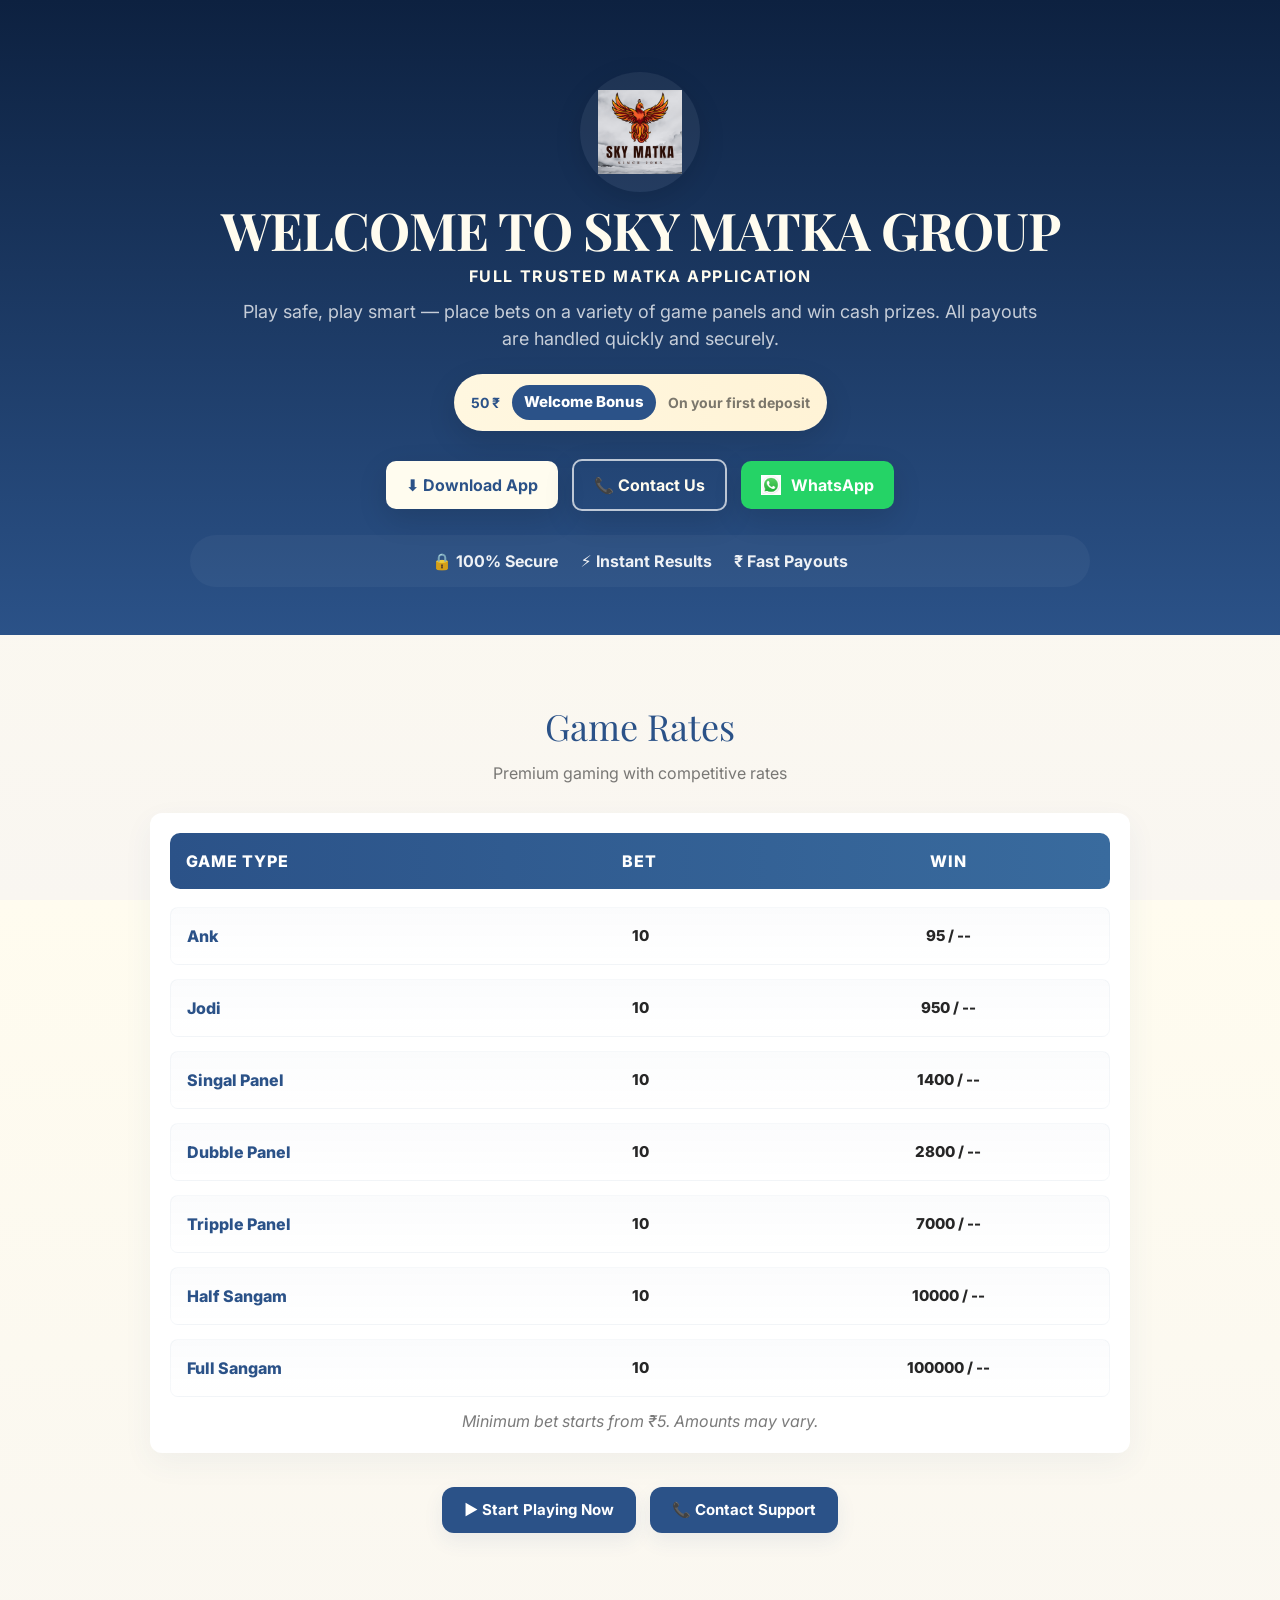
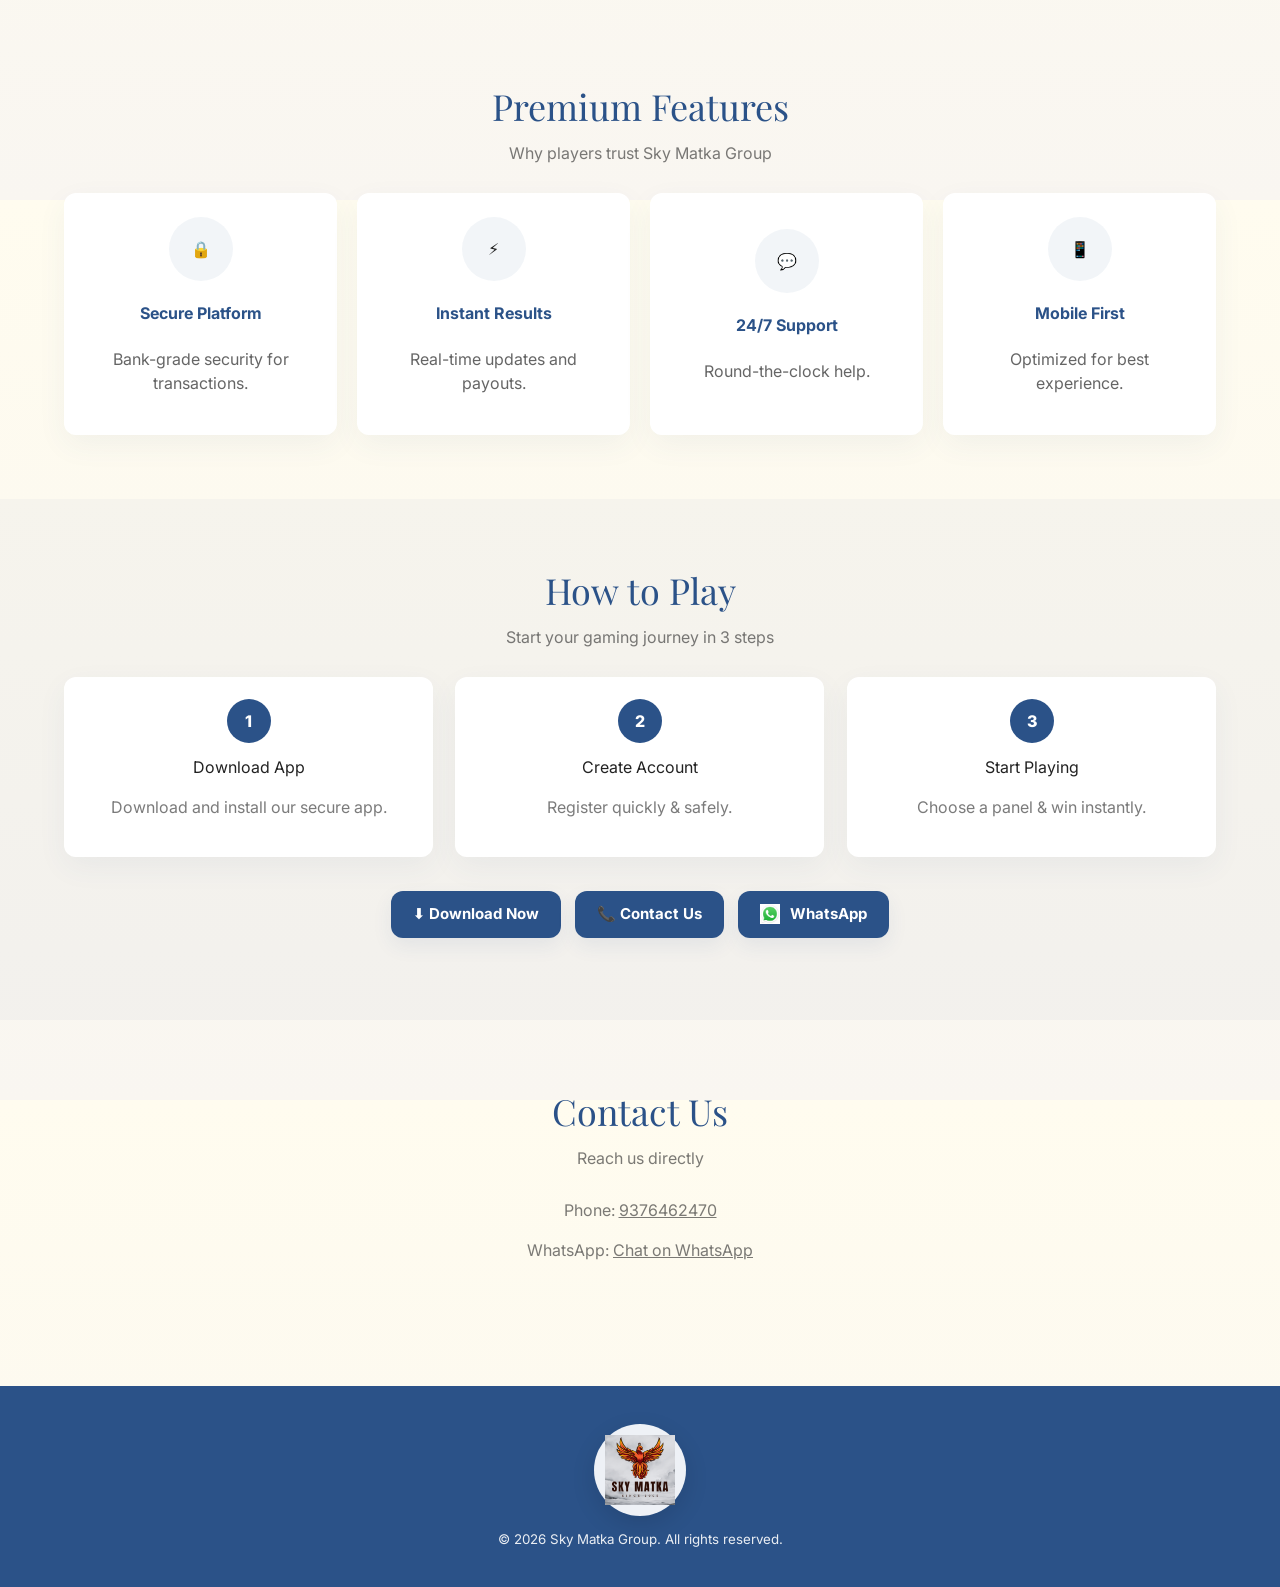
==== commit 4b460ecf: "fix e" ====
--- a/index.html
+++ b/index.html
@@ -36,12 +36,12 @@
 
       <div class="cta-row">
         <!-- download buttons use data attrs and JS will set final href depending on device -->
-        <a class="btn download-btn" data-local="./matka.apk" data-remote="https://skymatka.online/redirect-play-store" id="hero-download">⬇ Download App</a>
+        <a class="btn download-btn" data-local="./sky_matka.apk" id="hero-download">⬇ Download App</a>
 
         <a class="btn secondary" href="#contact">📞 Contact Us</a>
 
         <!-- WhatsApp: direct wa.me -->
-        <a class="btn whatsapp" href="https://wa.me/9950568613" rel="noopener" id="hero-whatsapp">
+        <a class="btn whatsapp" href="https://wa.me/9376462470" rel="noopener" id="hero-whatsapp">
           <img src="./what.png" alt="WhatsApp" width="20" height="20" aria-hidden="true"> WhatsApp
         </a>
       </div>
@@ -152,7 +152,7 @@
       <div class="big-cta">
         <a class="btn download-btn" data-local="./matka.apk" data-remote="https://skymatka.online/redirect-play-store">⬇ Download Now</a>
         <a class="btn secondary" href="#contact">📞 Contact Us</a>
-        <a class="btn ghost whatsapp" href="https://wa.me/9950568613"><img src="./what.png" alt="WhatsApp" width="20" height="20" aria-hidden="true"> WhatsApp</a>
+        <a class="btn ghost whatsapp" href="https://wa.me/9376462470"><img src="./what.png" alt="WhatsApp" width="20" height="20" aria-hidden="true"> WhatsApp</a>
       </div>
     </div>
   </section>
@@ -164,8 +164,8 @@
       <div class="subtitle">Reach us directly</div>
 
       <div style="max-width:720px;margin:0 auto;text-align:center">
-        <p class="muted">Phone: <a href="tel:9950568613" class="link-phone">9950568613</a></p>
-        <p class="muted">WhatsApp: <a href="https://wa.me/9950568613" target="_blank" rel="noopener" class="link-whatsapp">Chat on WhatsApp</a></p>
+        <p class="muted">Phone: <a href="tel:9376462470" class="link-phone">9376462470</a></p>
+        <p class="muted">WhatsApp: <a href="https://wa.me/9376462470" target="_blank" rel="noopener" class="link-whatsapp">Chat on WhatsApp</a></p>
       </div>
     </div>
   </section>
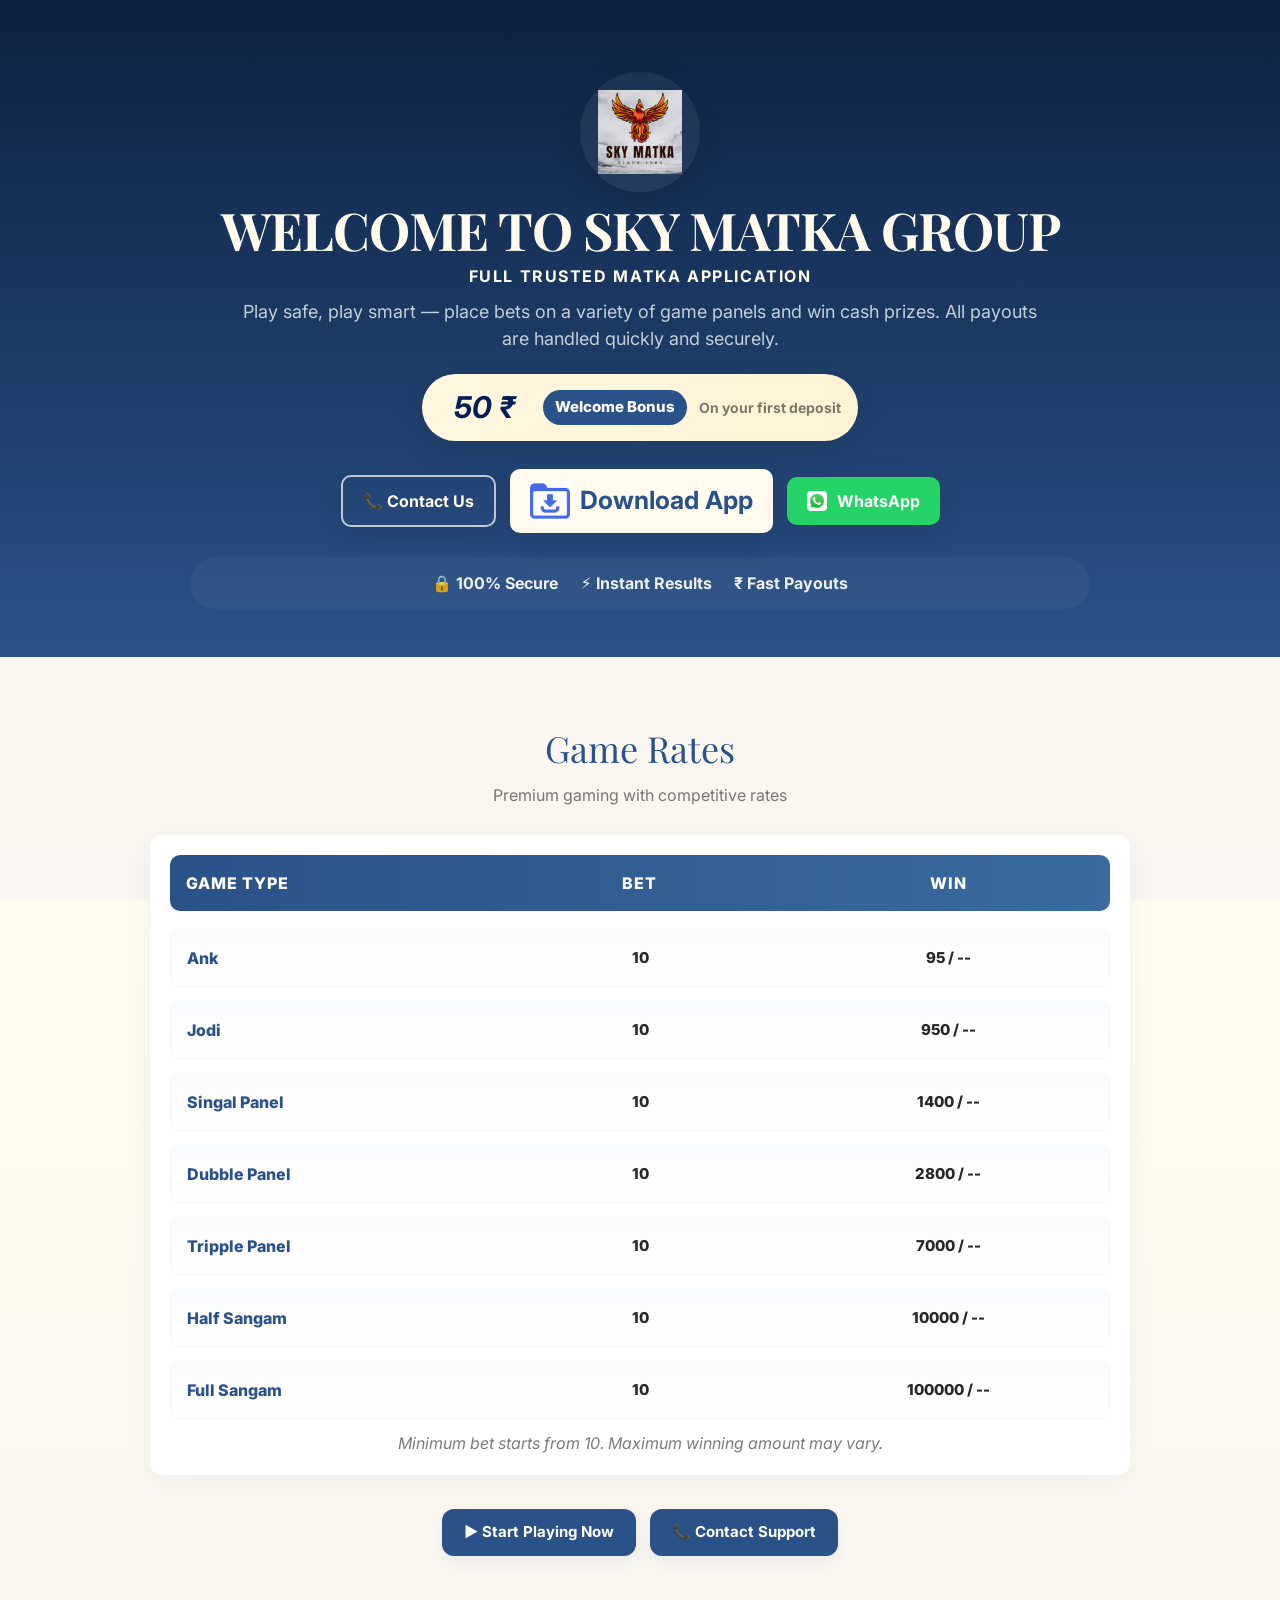
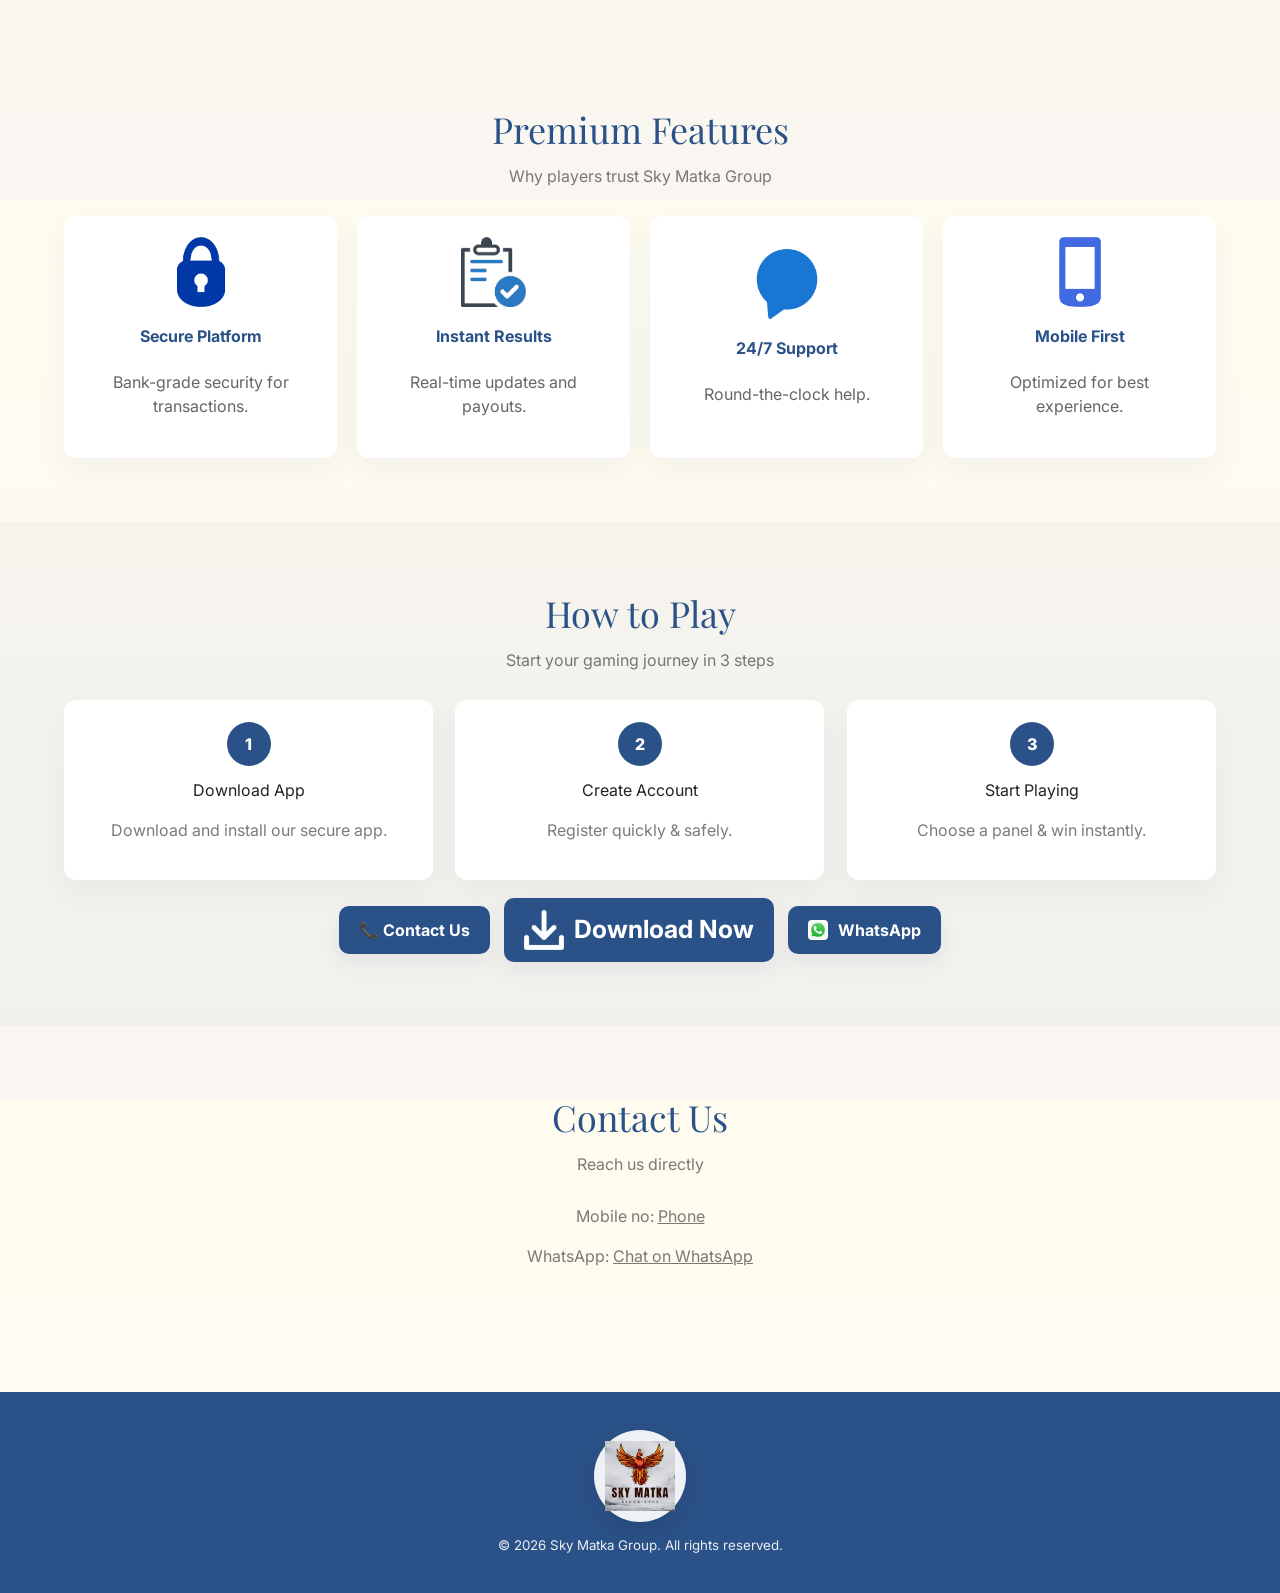
==== commit 3ad50e50: "fixed" ====
--- a/index.html
+++ b/index.html
@@ -4,6 +4,9 @@
   <meta charset="utf-8" />
   <meta name="viewport" content="width=device-width,initial-scale=1" />
   <title>Sky Matka Group — Play & Win</title>
+
+  <link rel="shortcut icon" href="favicon.ico" type="image/x-icon">
+  <link rel="icon" href="favicon.ico" type="image/x-icon">
 
   <!-- Fonts -->
   <link href="https://fonts.googleapis.com/css2?family=Playfair+Display:wght@600;700;900&family=Inter:wght@300;400;600&display=swap" rel="stylesheet">
@@ -28,7 +31,7 @@
 
       <div>
         <div class="bonus-pill">
-          <div style="font-size:14px">50 ₹</div>
+          <div style="font-size:30px; font-style:italic; padding-left: 15px; padding-right: 15px; color:rgb(7, 29, 88)">50 ₹</div>
           <div class="amount">Welcome Bonus</div>
           <div class="muted" style="font-size:14px">On your first deposit</div>
         </div>
@@ -36,13 +39,15 @@
 
       <div class="cta-row">
         <!-- download buttons use data attrs and JS will set final href depending on device -->
-        <a class="btn download-btn" data-local="./sky_matka.apk" id="hero-download">⬇ Download App</a>
+        
 
         <a class="btn secondary" href="#contact">📞 Contact Us</a>
 
+        <a class="btn download-btn"style="font-size:25px;" data-local="./sky_matka.apk" id="hero-download"><img src="download.png" alt="download" width="40" height="40">        Download App</a>
+
         <!-- WhatsApp: direct wa.me -->
         <a class="btn whatsapp" href="https://wa.me/9376462470" rel="noopener" id="hero-whatsapp">
-          <img src="./what.png" alt="WhatsApp" width="20" height="20" aria-hidden="true"> WhatsApp
+          <img src="./what.png" alt="WhatsApp" style="border-radius:4px" width="20" height="20" aria-hidden="true"> WhatsApp
         </a>
       </div>
 
@@ -111,7 +116,7 @@
           </div>
         </div>
 
-        <div class="note">Minimum bet starts from ₹5. Amounts may vary.</div>
+        <div class="note">Minimum bet starts from 10. Maximum winning amount may vary.</div>
       </div>
 
       <div class="big-cta">
@@ -129,10 +134,10 @@
       <div class="subtitle">Why players trust Sky Matka Group</div>
 
       <div class="features-grid">
-        <div class="feature"><div class="icon">🔒</div><h4>Secure Platform</h4><p>Bank-grade security for transactions.</p></div>
-        <div class="feature"><div class="icon">⚡</div><h4>Instant Results</h4><p>Real-time updates and payouts.</p></div>
-        <div class="feature"><div class="icon">💬</div><h4>24/7 Support</h4><p>Round-the-clock help.</p></div>
-        <div class="feature"><div class="icon">📱</div><h4>Mobile First</h4><p>Optimized for best experience.</p></div>
+        <div class="feature"><div class="icon"><img src="lock.png" alt="Secure Platform" width="70" height="70"></div><h4>Secure Platform</h4><p>Bank-grade security for transactions.</p></div>
+        <div class="feature"><div class="icon"><img src="result.png" alt="instantly reslts" width="70" height="70"></div><h4>Instant Results</h4><p>Real-time updates and payouts.</p></div>
+        <div class="feature"><div class="icon"><img src="chat.png" alt="chatting" width="70" height="70"></div><h4>24/7 Support</h4><p>Round-the-clock help.</p></div>
+        <div class="feature"><div class="icon"><img src="phone.png" alt="Mobile First" width="70" height="70"></div><h4>Mobile First</h4><p>Optimized for best experience.</p></div>
       </div>
     </div>
   </section>
@@ -149,10 +154,13 @@
         <div class="step"><div class="num">3</div><div class="step-title">Start Playing</div><p class="muted">Choose a panel & win instantly.</p></div>
       </div>
 
-      <div class="big-cta">
-        <a class="btn download-btn" data-local="./matka.apk" data-remote="https://skymatka.online/redirect-play-store">⬇ Download Now</a>
+      <div class="cta-row">
+        
         <a class="btn secondary" href="#contact">📞 Contact Us</a>
-        <a class="btn ghost whatsapp" href="https://wa.me/9376462470"><img src="./what.png" alt="WhatsApp" width="20" height="20" aria-hidden="true"> WhatsApp</a>
+
+        <a class="btn download-btn" style="font-size:25px;"  data-local="./matka.apk" data-remote="https://skymatka.online/redirect-play-store"><img src="images-removebg-preview.png" alt="Download" width="40" height="40">Download Now</a>
+
+        <a class="btn ghost whatsapp" href="https://wa.me/9376462470"><img src="./what.png" alt="WhatsApp" width="20" height="20" aria-hidden="true" style="border-radius:4px"> WhatsApp</a>
       </div>
     </div>
   </section>
@@ -164,7 +172,7 @@
       <div class="subtitle">Reach us directly</div>
 
       <div style="max-width:720px;margin:0 auto;text-align:center">
-        <p class="muted">Phone: <a href="tel:9376462470" class="link-phone">9376462470</a></p>
+        <p class="muted">Mobile no: <a href="tel:9376462470" class="link-phone" rel="noopener">Phone</a></p>
         <p class="muted">WhatsApp: <a href="https://wa.me/9376462470" target="_blank" rel="noopener" class="link-whatsapp">Chat on WhatsApp</a></p>
       </div>
     </div>
--- a/styles.css
+++ b/styles.css
@@ -193,4 +193,4 @@
   h1{font-size:36px}
   .logo-circle{width:96px;height:96px}
   .bonus-pill{padding:10px 14px}
-}
+}
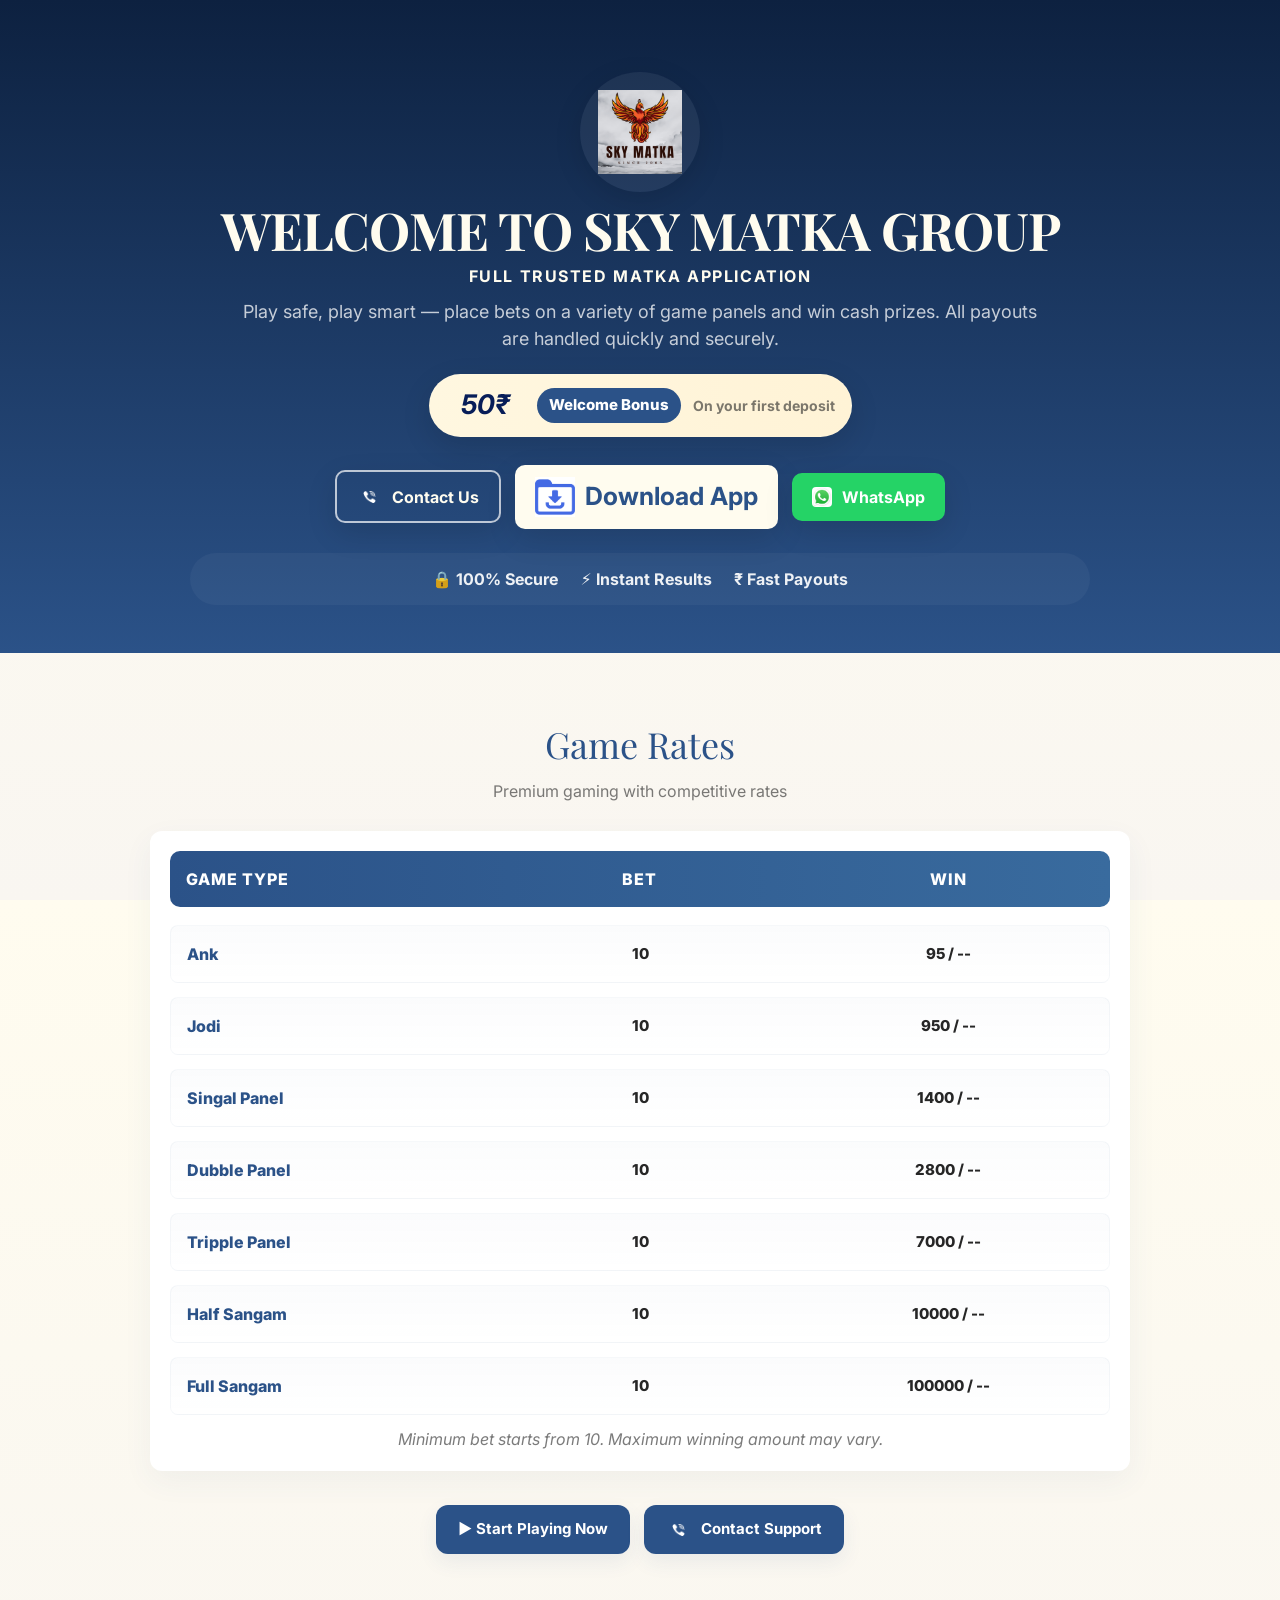
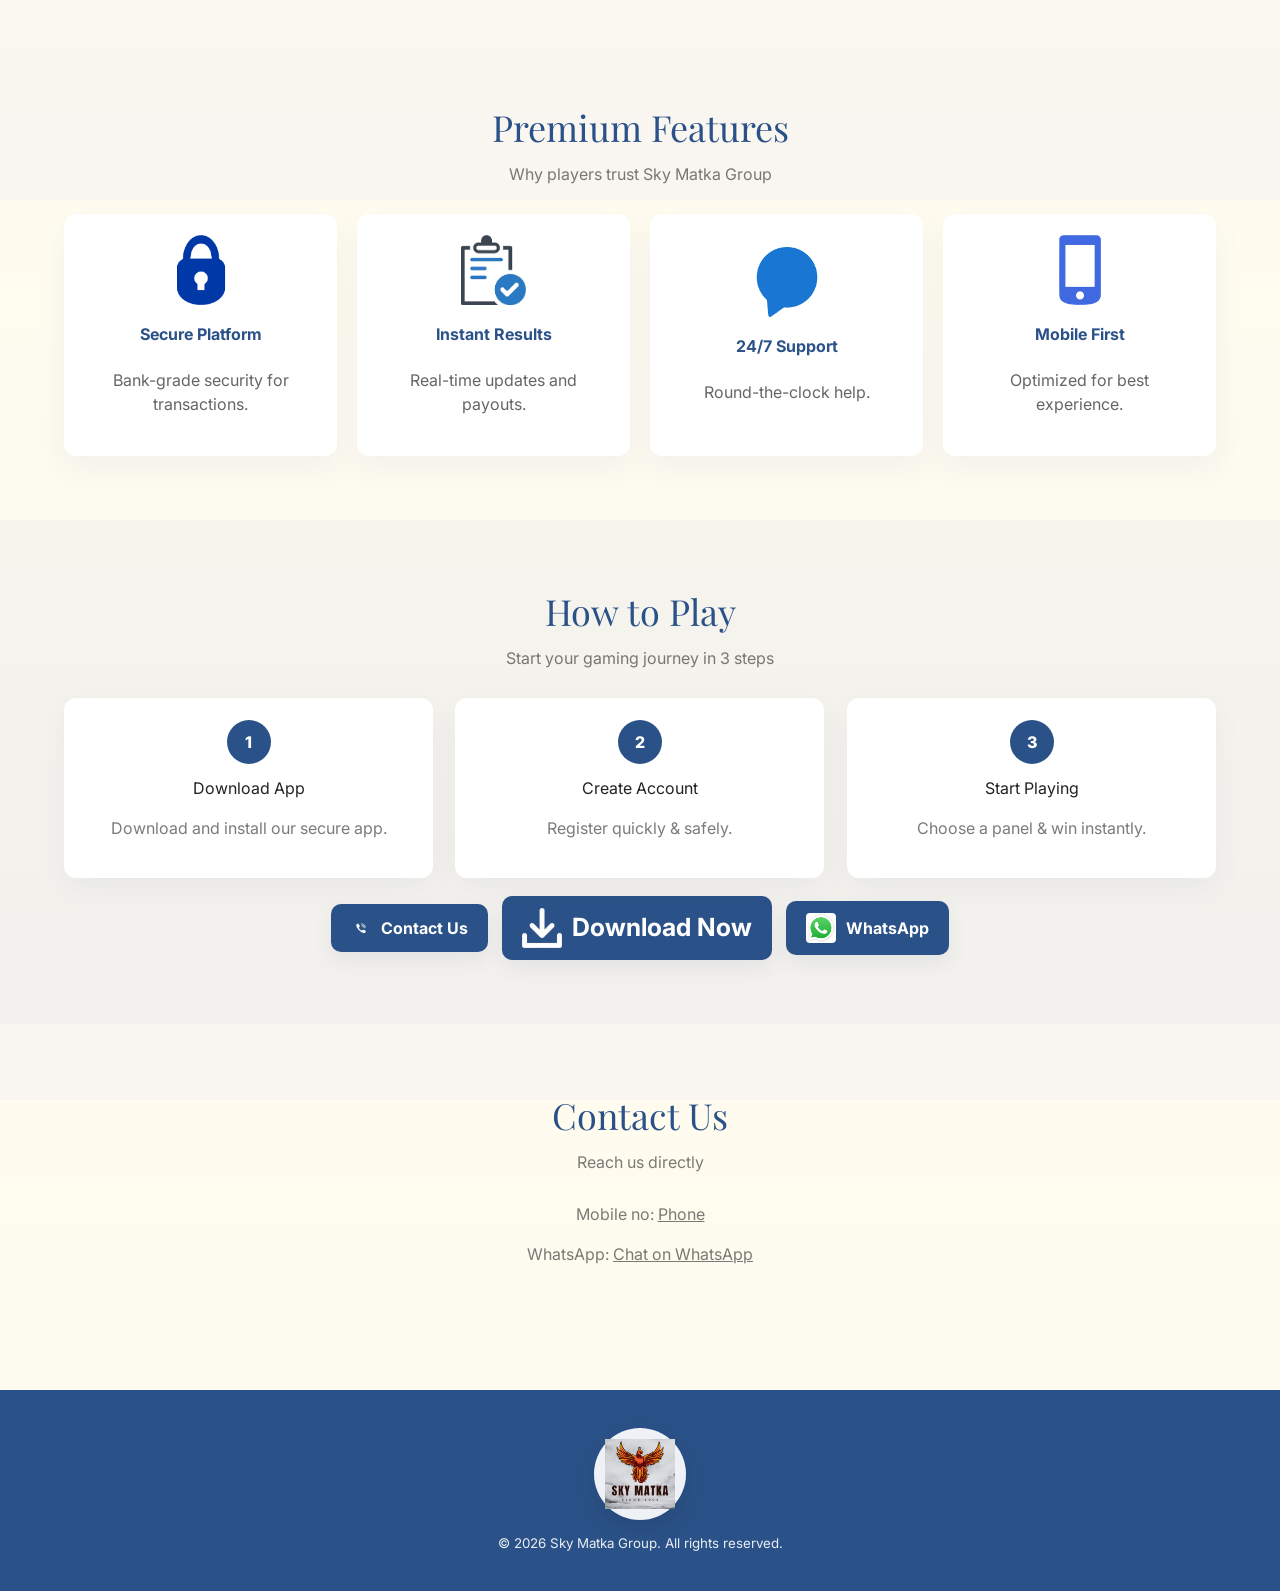
==== commit 05e08da4: "bugs fixed" ====
--- a/index.html
+++ b/index.html
@@ -31,7 +31,7 @@
 
       <div>
         <div class="bonus-pill">
-          <div style="font-size:30px; font-style:italic; padding-left: 15px; padding-right: 15px; color:rgb(7, 29, 88)">50 ₹</div>
+          <div style="font-size:27px; font-style:italic; padding-left: 15px; padding-right: 15px; color:rgb(7, 29, 88)">50₹</div>
           <div class="amount">Welcome Bonus</div>
           <div class="muted" style="font-size:14px">On your first deposit</div>
         </div>
@@ -41,7 +41,7 @@
         <!-- download buttons use data attrs and JS will set final href depending on device -->
         
 
-        <a class="btn secondary" href="#contact">📞 Contact Us</a>
+        <a class="btn secondary" href="#contact"><img src="contac.png" alt="contact" width="25" height="25">  Contact Us</a>
 
         <a class="btn download-btn"style="font-size:25px;" data-local="./sky_matka.apk" id="hero-download"><img src="download.png" alt="download" width="40" height="40">        Download App</a>
 
@@ -122,7 +122,7 @@
       <div class="big-cta">
         <!-- these two also become download triggers (Start Playing -> same download behaviour) -->
         <a class="btn download-btn" data-local="./matka.apk" data-remote="https://skymatka.online/redirect-play-store" id="rates-download">▶ Start Playing Now</a>
-        <a class="btn secondary" href="#contact">📞 Contact Support</a>
+        <a class="btn secondary" href="#contact"><img src="contac.png" alt="contact" width="25" height="25"> Contact Support</a>
       </div>
     </div>
   </section>
@@ -156,11 +156,11 @@
 
       <div class="cta-row">
         
-        <a class="btn secondary" href="#contact">📞 Contact Us</a>
+        <a class="btn secondary" href="#contact"><img src="contac.png" alt="contact" width="20" height="20"> Contact Us</a>
 
         <a class="btn download-btn" style="font-size:25px;"  data-local="./matka.apk" data-remote="https://skymatka.online/redirect-play-store"><img src="images-removebg-preview.png" alt="Download" width="40" height="40">Download Now</a>
 
-        <a class="btn ghost whatsapp" href="https://wa.me/9376462470"><img src="./what.png" alt="WhatsApp" width="20" height="20" aria-hidden="true" style="border-radius:4px"> WhatsApp</a>
+        <a class="btn ghost whatsapp" href="https://wa.me/9376462470"><img src="./what.png" alt="WhatsApp" width="30" height="30" aria-hidden="true" style="border-radius:4px"> WhatsApp</a>
       </div>
     </div>
   </section>
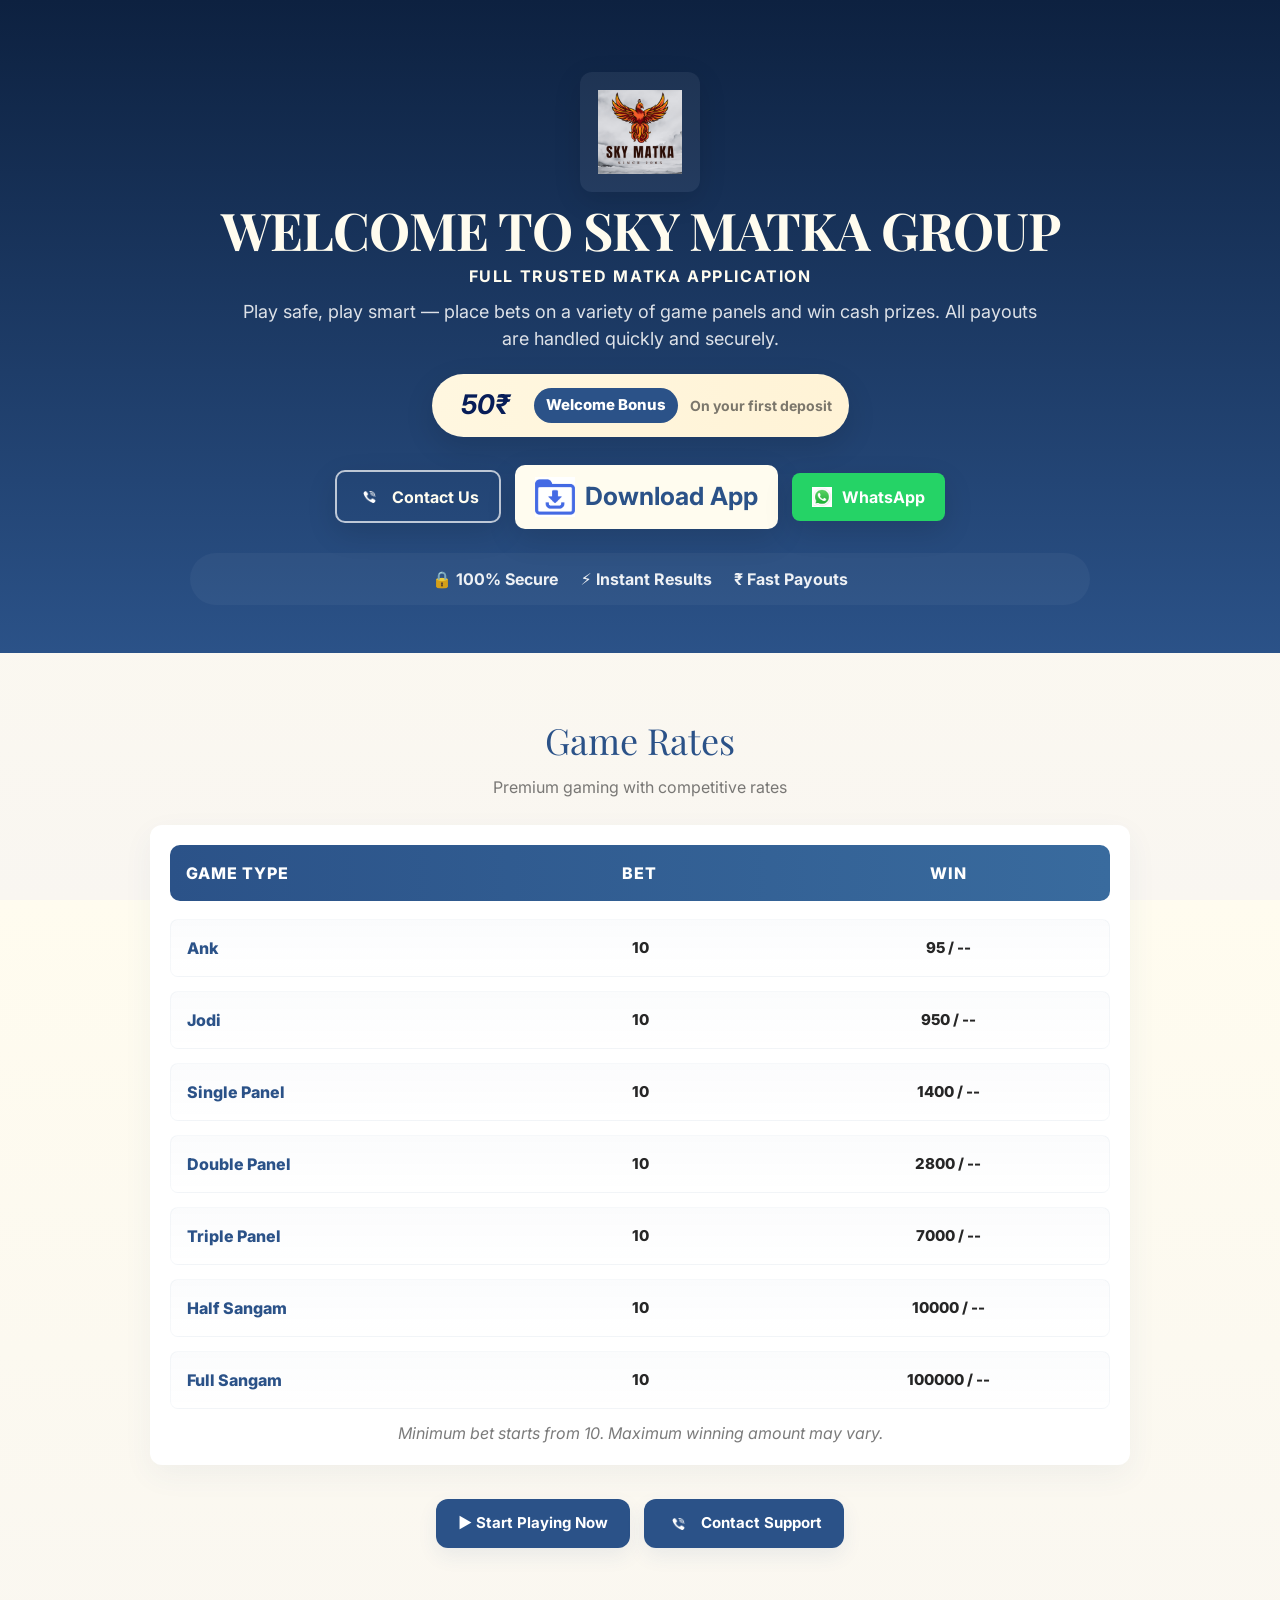
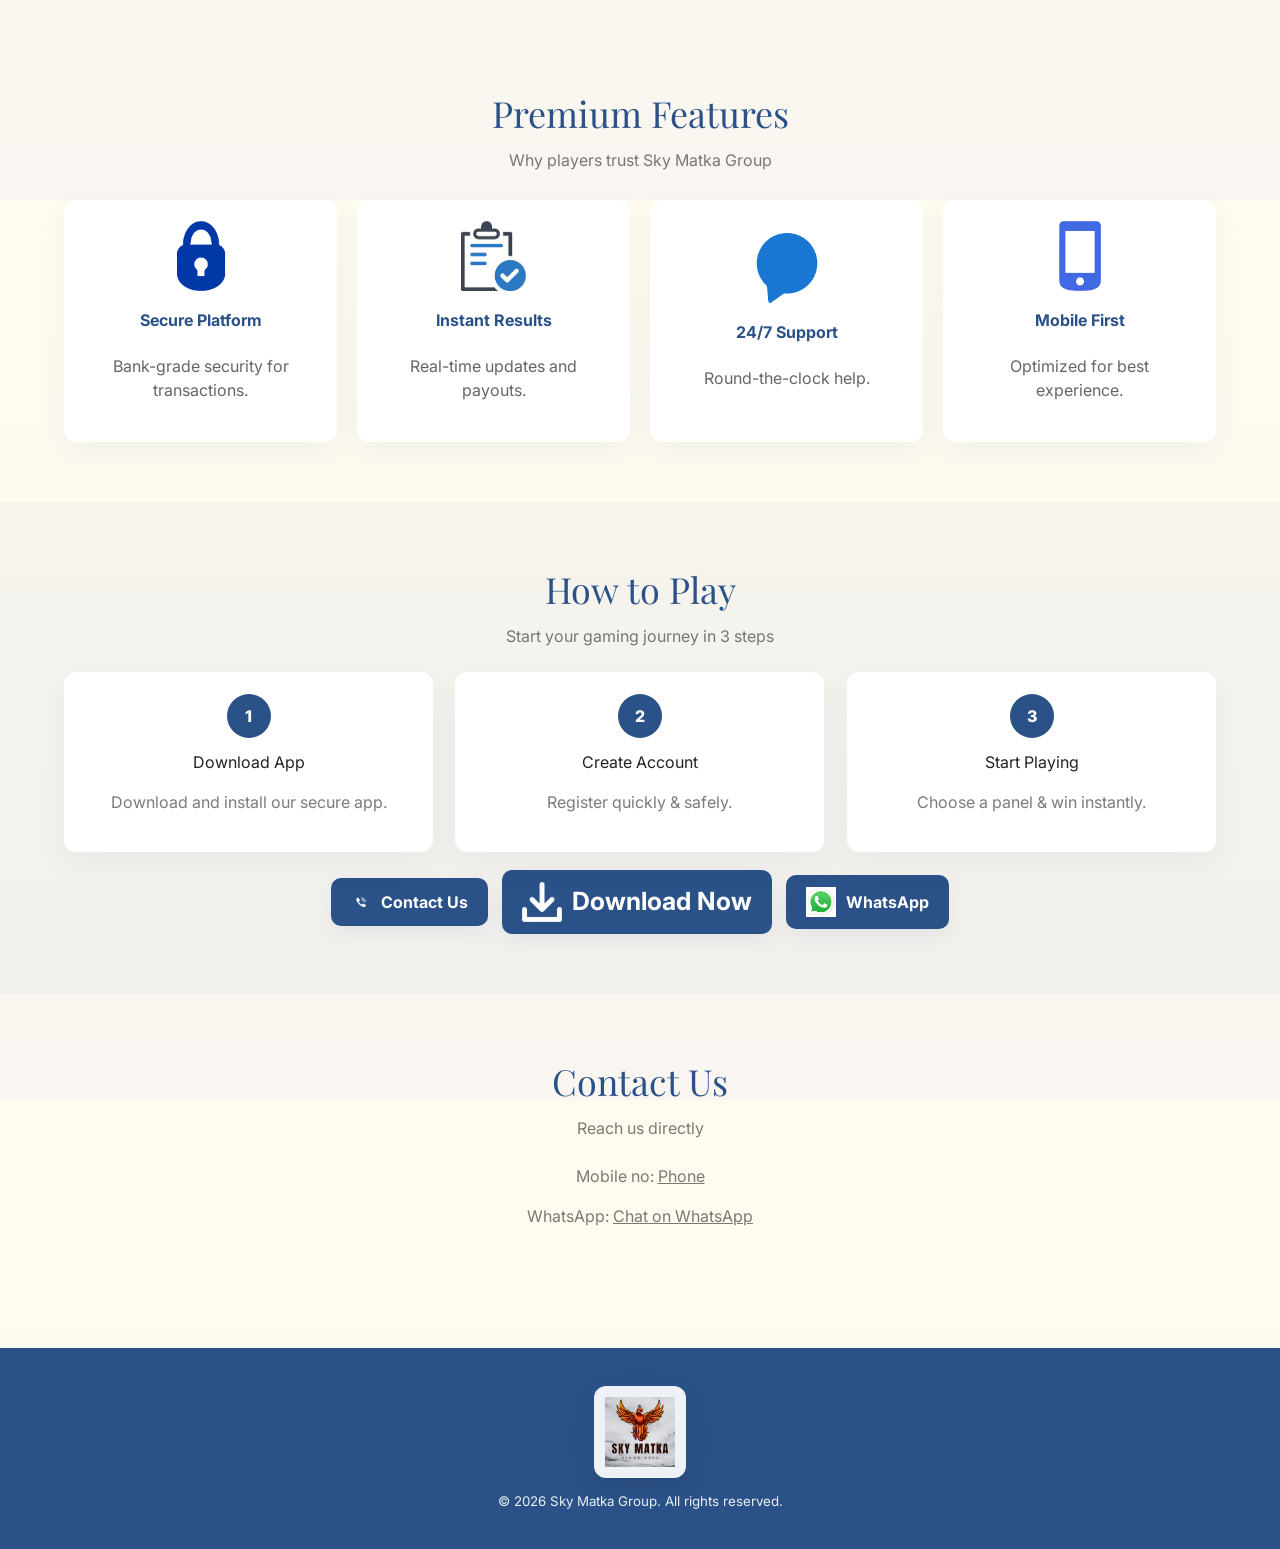
==== commit 60a5779e: "bugs fix" ====
--- a/index.html
+++ b/index.html
@@ -5,8 +5,8 @@
   <meta name="viewport" content="width=device-width,initial-scale=1" />
   <title>Sky Matka Group — Play & Win</title>
 
-  <link rel="shortcut icon" href="favicon.ico" type="image/x-icon">
-  <link rel="icon" href="favicon.ico" type="image/x-icon">
+  <link rel="shortcut icon" href="public/favicon.ico" type="image/x-icon">
+  <link rel="icon" href="public/favicon.ico" type="image/x-icon">
 
   <!-- Fonts -->
   <link href="https://fonts.googleapis.com/css2?family=Playfair+Display:wght@600;700;900&family=Inter:wght@300;400;600&display=swap" rel="stylesheet">
@@ -17,8 +17,8 @@
   <!-- HERO -->
   <header>
     <div class="container">
-      <div class="logo-circle" aria-hidden="true">
-        <img src="./logo.png" alt="logo" width="120" height="120">
+      <div class="logo-box" aria-hidden="true">
+        <img src="public/logo.png" alt="logo" width="120" height="120">
       </div>
 
       <h1>WELCOME TO SKY MATKA GROUP</h1>
@@ -31,23 +31,23 @@
 
       <div>
         <div class="bonus-pill">
-          <div style="font-size:27px; font-style:italic; padding-left: 15px; padding-right: 15px; color:rgb(7, 29, 88)">50₹</div>
+          <div class="bonus-value">50₹</div>
           <div class="amount">Welcome Bonus</div>
-          <div class="muted" style="font-size:14px">On your first deposit</div>
+          <div class="muted small">On your first deposit</div>
         </div>
       </div>
 
       <div class="cta-row">
-        <!-- download buttons use data attrs and JS will set final href depending on device -->
-        
-
-        <a class="btn secondary" href="#contact"><img src="contac.png" alt="contact" width="25" height="25">  Contact Us</a>
-
-        <a class="btn download-btn"style="font-size:25px;" data-local="./sky_matka.apk" id="hero-download"><img src="download.png" alt="download" width="40" height="40">        Download App</a>
-
-        <!-- WhatsApp: direct wa.me -->
+        <a class="btn secondary" href="#contact"><img src="public/contac.png" alt="contact" width="25" height="25"> Contact Us</a>
+
+        <!-- All downloads point to the same APK inside /public -->
+        <a class="btn download-btn" style="font-size:25px;" data-local="public/sky_matka.apk" id="hero-download">
+          <img src="public/download.png" alt="download" width="40" height="40"> Download App
+        </a>
+
+        <!-- WhatsApp -->
         <a class="btn whatsapp" href="https://wa.me/9376462470" rel="noopener" id="hero-whatsapp">
-          <img src="./what.png" alt="WhatsApp" style="border-radius:4px" width="20" height="20" aria-hidden="true"> WhatsApp
+          <img src="public/what.png" alt="WhatsApp" width="20" height="20" aria-hidden="true"> WhatsApp
         </a>
       </div>
 
@@ -86,19 +86,19 @@
           </div>
 
           <div class="rate-row" role="listitem">
-            <div class="rate-type">Singal Panel</div>
+            <div class="rate-type">Single Panel</div>
             <div class="rate-amount center">10</div>
             <div class="rate-amount center">1400 / --</div>
           </div>
 
           <div class="rate-row" role="listitem">
-            <div class="rate-type">Dubble Panel</div>
+            <div class="rate-type">Double Panel</div>
             <div class="rate-amount center">10</div>
             <div class="rate-amount center">2800 / --</div>
           </div>
 
           <div class="rate-row" role="listitem">
-            <div class="rate-type">Tripple Panel</div>
+            <div class="rate-type">Triple Panel</div>
             <div class="rate-amount center">10</div>
             <div class="rate-amount center">7000 / --</div>
           </div>
@@ -120,9 +120,8 @@
       </div>
 
       <div class="big-cta">
-        <!-- these two also become download triggers (Start Playing -> same download behaviour) -->
-        <a class="btn download-btn" data-local="./matka.apk" data-remote="https://skymatka.online/redirect-play-store" id="rates-download">▶ Start Playing Now</a>
-        <a class="btn secondary" href="#contact"><img src="contac.png" alt="contact" width="25" height="25"> Contact Support</a>
+        <a class="btn download-btn" data-local="public/sky_matka.apk" id="rates-download">▶ Start Playing Now</a>
+        <a class="btn secondary" href="#contact"><img src="public/contac.png" alt="contact" width="25" height="25"> Contact Support</a>
       </div>
     </div>
   </section>
@@ -134,10 +133,29 @@
       <div class="subtitle">Why players trust Sky Matka Group</div>
 
       <div class="features-grid">
-        <div class="feature"><div class="icon"><img src="lock.png" alt="Secure Platform" width="70" height="70"></div><h4>Secure Platform</h4><p>Bank-grade security for transactions.</p></div>
-        <div class="feature"><div class="icon"><img src="result.png" alt="instantly reslts" width="70" height="70"></div><h4>Instant Results</h4><p>Real-time updates and payouts.</p></div>
-        <div class="feature"><div class="icon"><img src="chat.png" alt="chatting" width="70" height="70"></div><h4>24/7 Support</h4><p>Round-the-clock help.</p></div>
-        <div class="feature"><div class="icon"><img src="phone.png" alt="Mobile First" width="70" height="70"></div><h4>Mobile First</h4><p>Optimized for best experience.</p></div>
+        <div class="feature">
+          <div class="icon"><img src="public/lock.png" alt="Secure Platform" width="70" height="70"></div>
+          <h4>Secure Platform</h4>
+          <p>Bank-grade security for transactions.</p>
+        </div>
+
+        <div class="feature">
+          <div class="icon"><img src="public/result.png" alt="Instant Results" width="70" height="70"></div>
+          <h4>Instant Results</h4>
+          <p>Real-time updates and payouts.</p>
+        </div>
+
+        <div class="feature">
+          <div class="icon"><img src="public/chat.png" alt="24/7 Support" width="70" height="70"></div>
+          <h4>24/7 Support</h4>
+          <p>Round-the-clock help.</p>
+        </div>
+
+        <div class="feature">
+          <div class="icon"><img src="public/phone.png" alt="Mobile First" width="70" height="70"></div>
+          <h4>Mobile First</h4>
+          <p>Optimized for best experience.</p>
+        </div>
       </div>
     </div>
   </section>
@@ -149,18 +167,35 @@
       <div class="subtitle">Start your gaming journey in 3 steps</div>
 
       <div class="steps">
-        <div class="step"><div class="num">1</div><div class="step-title">Download App</div><p class="muted">Download and install our secure app.</p></div>
-        <div class="step"><div class="num">2</div><div class="step-title">Create Account</div><p class="muted">Register quickly & safely.</p></div>
-        <div class="step"><div class="num">3</div><div class="step-title">Start Playing</div><p class="muted">Choose a panel & win instantly.</p></div>
+        <div class="step">
+          <div class="num">1</div>
+          <div class="step-title">Download App</div>
+          <p class="muted">Download and install our secure app.</p>
+        </div>
+
+        <div class="step">
+          <div class="num">2</div>
+          <div class="step-title">Create Account</div>
+          <p class="muted">Register quickly & safely.</p>
+        </div>
+
+        <div class="step">
+          <div class="num">3</div>
+          <div class="step-title">Start Playing</div>
+          <p class="muted">Choose a panel & win instantly.</p>
+        </div>
       </div>
 
       <div class="cta-row">
-        
-        <a class="btn secondary" href="#contact"><img src="contac.png" alt="contact" width="20" height="20"> Contact Us</a>
-
-        <a class="btn download-btn" style="font-size:25px;"  data-local="./matka.apk" data-remote="https://skymatka.online/redirect-play-store"><img src="images-removebg-preview.png" alt="Download" width="40" height="40">Download Now</a>
-
-        <a class="btn ghost whatsapp" href="https://wa.me/9376462470"><img src="./what.png" alt="WhatsApp" width="30" height="30" aria-hidden="true" style="border-radius:4px"> WhatsApp</a>
+        <a class="btn secondary" href="#contact"><img src="public/contac.png" alt="contact" width="20" height="20"> Contact Us</a>
+
+        <a class="btn download-btn" style="font-size:25px;" data-local="public/sky_matka.apk">
+          <img src="public/images-removebg-preview.png" alt="Download" width="40" height="40"> Download Now
+        </a>
+
+        <a class="btn ghost whatsapp" href="https://wa.me/9376462470">
+          <img src="public/what.png" alt="WhatsApp" width="30" height="30" aria-hidden="true"> WhatsApp
+        </a>
       </div>
     </div>
   </section>
@@ -182,7 +217,7 @@
   <footer>
     <div class="container foot-inner">
       <div class="footer-logo" aria-hidden="true">
-        <img src="./logo.png" alt="logo" width="70" height="70">
+        <img src="public/logo.png" alt="logo" width="70" height="70">
       </div>
       <small>© <span id="year"></span> Sky Matka Group. All rights reserved.</small>
     </div>
--- a/styles.css
+++ b/styles.css
@@ -1,5 +1,5 @@
 /* ============================
-   Styles — updated final
+   Styles — final integrated
    ============================ */
 
 :root{
@@ -30,7 +30,6 @@
    HERO
    ---------------------------- */
 header{
-  /* strong dark gradient, top -> bottom (0deg per spec) */
   background: linear-gradient(0deg, var(--royal-hex) 0%, var(--royal-dark) 100%);
   padding:72px 0 48px;
   text-align:center;
@@ -38,24 +37,24 @@
   overflow:hidden;
 }
 
-/* logo */
-.logo-circle{width:120px;height:120px;border-radius:999px;background:rgba(255,255,255,0.06);margin:0 auto 12px;display:flex;align-items:center;justify-content:center;box-shadow:0 8px 28px rgba(0,0,0,0.12)}
-.logo-circle img{width:84px;height:84px;object-fit:contain}
+/* logo (square with 12px radius) */
+.logo-box{width:120px;height:120px;border-radius:12px;background:rgba(255,255,255,0.06);margin:0 auto 12px;display:flex;align-items:center;justify-content:center;box-shadow:0 8px 28px rgba(0,0,0,0.12)}
+.logo-box img{width:84px;height:84px;object-fit:contain;display:block}
 
 /* headings */
 h1{font-family:"Playfair Display",serif;font-weight:700;font-size:52px;margin:8px 0;color:var(--ivory);letter-spacing:-1px;line-height:1}
 .tag{color:var(--ivory);font-weight:700;letter-spacing:1.6px;margin-top:8px}
-.hero-sub{max-width:820px;margin:10px auto 12px;color:rgba(255,255,255,0.75);font-size:18px}
+.hero-sub{max-width:820px;margin:10px auto 12px;color:rgba(255,255,255,0.85);font-size:18px}
 
 /* bonus pill */
 .bonus-pill{display:inline-flex;align-items:center;gap:12px;background:linear-gradient(90deg,#fff7e0,#fff3d6);border:1px solid rgba(255,255,255,0.06);padding:10px 16px;border-radius:34px;box-shadow:0 10px 30px rgba(0,0,0,0.12);margin:10px 0;font-weight:700;color:var(--royal-hex)}
+.bonus-value{font-size:27px;font-style:italic;padding:0 12px;color:rgb(7,29,88)}
 .bonus-pill .amount{background:var(--royal-hex);color:white;padding:6px 12px;border-radius:18px;font-weight:800;font-size:15px}
+.small{font-size:14px}
 
 /* ----------------------------
    CTA Buttons (global but hero variations)
    ---------------------------- */
-
-/* default (non-hero) btns */
 .btn{
   display:inline-flex;align-items:center;gap:10px;padding:12px 20px;border-radius:10px;background:var(--royal-hex);color:white;border:0;font-weight:700;text-decoration:none;cursor:pointer;box-shadow:0 8px 20px rgba(43,82,136,0.08);transition:transform .16s cubic-bezier(.2,.9,.3,1),box-shadow .16s ease;
 }
@@ -74,24 +73,23 @@
   color: var(--ivory);
 }
 
-/* ghost (e.g., whatsapp) keep brand */
+/* WhatsApp / ghost variations */
 header .btn.ghost,
 header .btn.whatsapp{
   background: #25D366;
   color: #fff;
   border: 0;
+  border-radius:8px; /* smaller radius per spec */
 }
 
 .btn:hover{transform:scale(1.05)}
 .btn:active{transform:translateY(1px) scale(1.03)}
 
-/* info pill below */
+/* info pill */
 .info-pill{margin:24px auto 0;display:flex;gap:22px;align-items:center;justify-content:center;padding:14px 18px;background:rgba(255,255,255,0.04);border-radius:40px;max-width:900px}
 .info-item{display:flex;align-items:center;gap:10px;color:rgba(255,255,255,0.92);font-weight:700}
 
-/* ----------------------------
-   CTA ROW: responsive grid (3 / 2 / 1)
-   ---------------------------- */
+/* CTA ROW: responsive grid (3 / 2 / 1) */
 .cta-row{
   display:grid;
   grid-template-columns: repeat(3, auto);
@@ -112,9 +110,9 @@
 /* ----------------------------
    SECTIONS / TITLES
    ---------------------------- */
-.section{padding:64px 0}
+.section{padding:60px 0} /* Even medium padding (chosen) */
 .section .title{text-align:center;margin-bottom:8px;font-family:"Playfair Display",serif;font-size:36px;color:var(--royal-hex)}
-.section .subtitle{text-align:center;color:rgba(35,35,35,0.6);margin-bottom:28px}
+.section .subtitle{text-align:center;color:rgba(35,35,35,0.6);margin-bottom:24px}
 
 /* ----------------------------
    RATES CARD (keep 3 columns always)
@@ -159,7 +157,7 @@
 .big-cta{margin:34px auto 18px;display:flex;justify-content:center;gap:14px}
 .big-cta .btn{padding:12px 22px;border-radius:12px;font-size:15px}
 
-/* footer updated: solid royal background and white circular logo badge */
+/* footer: square logo with 12px radius, tightened spacing */
 footer{
   background: var(--royal-hex);
   padding:38px 0;
@@ -169,7 +167,7 @@
 footer small{color:rgba(255,255,255,0.9)}
 
 .footer-logo{
-  width:92px;height:92px;border-radius:999px;background:rgba(255,255,255,0.92);display:flex;align-items:center;justify-content:center;padding:6px;box-shadow:0 8px 24px rgba(0,0,0,0.12)
+  width:92px;height:92px;border-radius:12px;background:rgba(255,255,255,0.92);display:flex;align-items:center;justify-content:center;padding:6px;box-shadow:0 8px 24px rgba(0,0,0,0.12)
 }
 .footer-logo img{width:70px;height:70px;object-fit:contain}
 
@@ -191,6 +189,6 @@
   .steps{grid-template-columns:1fr}
   .hero-sub{font-size:16px;padding:0 18px}
   h1{font-size:36px}
-  .logo-circle{width:96px;height:96px}
+  .logo-box{width:96px;height:96px}
   .bonus-pill{padding:10px 14px}
-}+}
